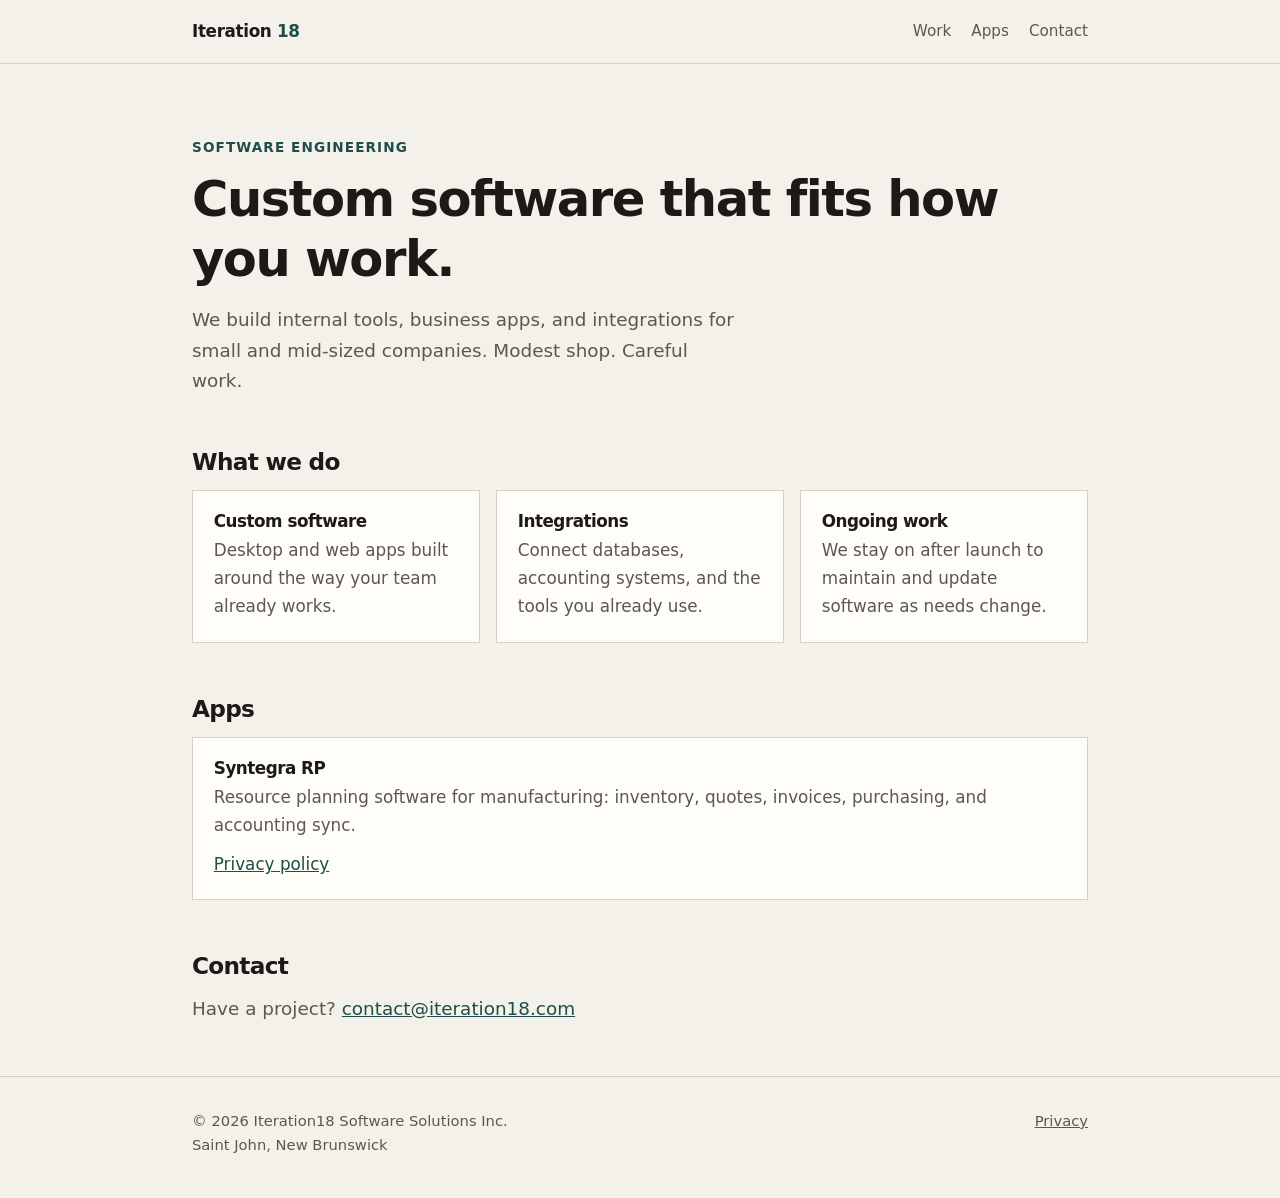
==== index.html @ 3283d2f8 "Replace the HTML5 UP template with a simple static site. Host the company homepage and a Play Store-" ====
<!DOCTYPE html>
<html lang="en">
  <head>
    <meta charset="utf-8" />
    <meta name="viewport" content="width=device-width, initial-scale=1" />
    <title>Iteration 18</title>
    <meta
      name="description"
      content="Iteration 18 builds custom software for businesses that need something specific."
    />
    <link rel="stylesheet" href="css/site.css" />
  </head>
  <body>
    <header class="site">
      <div class="wrap bar">
        <a class="wordmark" href="index.html">Iteration <span>18</span></a>
        <nav class="site" aria-label="Primary">
          <a href="#work">Work</a>
          <a href="#apps">Apps</a>
          <a href="#contact">Contact</a>
        </nav>
      </div>
    </header>

    <main>
      <section class="hero">
        <div class="wrap">
          <p class="kicker">Software engineering</p>
          <h1>Custom software that fits how you work.</h1>
          <p class="lede">
            We build internal tools, business apps, and integrations for small
            and mid-sized companies. Modest shop. Careful work.
          </p>
        </div>
      </section>

      <section id="work">
        <div class="wrap">
          <h2>What we do</h2>
          <div class="cards">
            <article class="card">
              <h3>Custom software</h3>
              <p>Desktop and web apps built around the way your team already works.</p>
            </article>
            <article class="card">
              <h3>Integrations</h3>
              <p>Connect databases, accounting systems, and the tools you already use.</p>
            </article>
            <article class="card">
              <h3>Ongoing work</h3>
              <p>We stay on after launch to maintain and update software as needs change.</p>
            </article>
          </div>
        </div>
      </section>

      <section id="apps">
        <div class="wrap">
          <h2>Apps</h2>
          <div class="note">
            <h3>Syntegra RP</h3>
            <p>
              Resource planning software for manufacturing: inventory, quotes,
              invoices, purchasing, and accounting sync.
            </p>
            <p>
              <a href="apps/syntegra-rp/privacy.html">Privacy policy</a>
            </p>
          </div>
        </div>
      </section>

      <section id="contact">
        <div class="wrap">
          <h2>Contact</h2>
          <p class="lede">
            Have a project?
            <a href="mailto:contact@iteration18.com">contact@iteration18.com</a>
          </p>
        </div>
      </section>
    </main>

    <footer class="site">
      <div class="wrap bar">
        <div>
          &copy; 2026 Iteration18 Software Solutions Inc.<br />
          Saint John, New Brunswick
        </div>
        <div>
          <a href="privacy.html">Privacy</a>
        </div>
      </div>
    </footer>
  </body>
</html>
---- css/site.css ----
:root {
  --bg: #f4f1ea;
  --bg-raised: #fffdf8;
  --ink: #1c1916;
  --muted: #5c574f;
  --line: #d8d2c6;
  --accent: #1f4d4a;
  --accent-hover: #163835;
  --max: 40rem;
  --wide: 56rem;
}

* {
  box-sizing: border-box;
}

html {
  scroll-behavior: smooth;
}

body {
  margin: 0;
  color: var(--ink);
  background: var(--bg);
  font-family: "Segoe UI", ui-sans-serif, system-ui, sans-serif;
  font-size: 1.05rem;
  line-height: 1.65;
}

a {
  color: var(--accent);
}

a:hover {
  color: var(--accent-hover);
}

.wrap {
  width: min(var(--wide), calc(100% - 2.5rem));
  margin: 0 auto;
}

.narrow {
  width: min(var(--max), calc(100% - 2.5rem));
  margin: 0 auto;
}

header.site {
  border-bottom: 1px solid var(--line);
}

header.site .bar {
  display: flex;
  align-items: center;
  justify-content: space-between;
  gap: 1rem;
  padding: 1.1rem 0;
}

.wordmark {
  color: inherit;
  text-decoration: none;
  font-weight: 650;
  letter-spacing: -0.02em;
}

.wordmark span {
  color: var(--accent);
}

nav.site {
  display: flex;
  gap: 1.25rem;
  font-size: 0.95rem;
}

nav.site a {
  color: var(--muted);
  text-decoration: none;
}

nav.site a:hover,
nav.site a[aria-current="page"] {
  color: var(--ink);
}

.hero {
  padding: 4.5rem 0 3.25rem;
}

.hero p.kicker {
  margin: 0 0 0.75rem;
  color: var(--accent);
  font-size: 0.85rem;
  font-weight: 650;
  letter-spacing: 0.08em;
  text-transform: uppercase;
}

h1,
h2,
h3 {
  letter-spacing: -0.03em;
  line-height: 1.2;
}

h1 {
  margin: 0 0 1rem;
  font-size: clamp(2rem, 5vw, 3.1rem);
  font-weight: 650;
}

h2 {
  margin: 0 0 0.85rem;
  font-size: 1.45rem;
}

h3 {
  margin: 0 0 0.4rem;
  font-size: 1.05rem;
}

.lede {
  max-width: 34rem;
  margin: 0;
  color: var(--muted);
  font-size: 1.15rem;
}

section {
  padding: 0 0 3.25rem;
}

.cards {
  display: grid;
  grid-template-columns: repeat(auto-fit, minmax(15rem, 1fr));
  gap: 1rem;
}

.card {
  padding: 1.25rem 1.3rem 1.35rem;
  background: var(--bg-raised);
  border: 1px solid var(--line);
}

.card p,
.note p {
  margin: 0;
  color: var(--muted);
}

.note {
  padding: 1.25rem 1.3rem;
  border: 1px solid var(--line);
  background: var(--bg-raised);
}

.note h2,
.note h3 {
  margin-bottom: 0.4rem;
}

.note p + p {
  margin-top: 0.75rem;
}

.legal {
  padding: 2.5rem 0 4rem;
}

.legal h1 {
  font-size: clamp(1.8rem, 4vw, 2.4rem);
}

.legal .meta {
  margin: 0 0 2rem;
  color: var(--muted);
  font-size: 0.95rem;
}

.legal h2 {
  margin-top: 2rem;
}

.legal p,
.legal li {
  color: #3b3833;
}

.legal ul {
  padding-left: 1.2rem;
}

footer.site {
  padding: 2rem 0 2.5rem;
  border-top: 1px solid var(--line);
  color: var(--muted);
  font-size: 0.92rem;
}

footer.site .bar {
  display: flex;
  flex-wrap: wrap;
  justify-content: space-between;
  gap: 0.75rem 1.5rem;
}

footer.site a {
  color: inherit;
}

@media (max-width: 640px) {
  header.site .bar {
    flex-direction: column;
    align-items: flex-start;
  }

  .hero {
    padding-top: 2.75rem;
  }
}
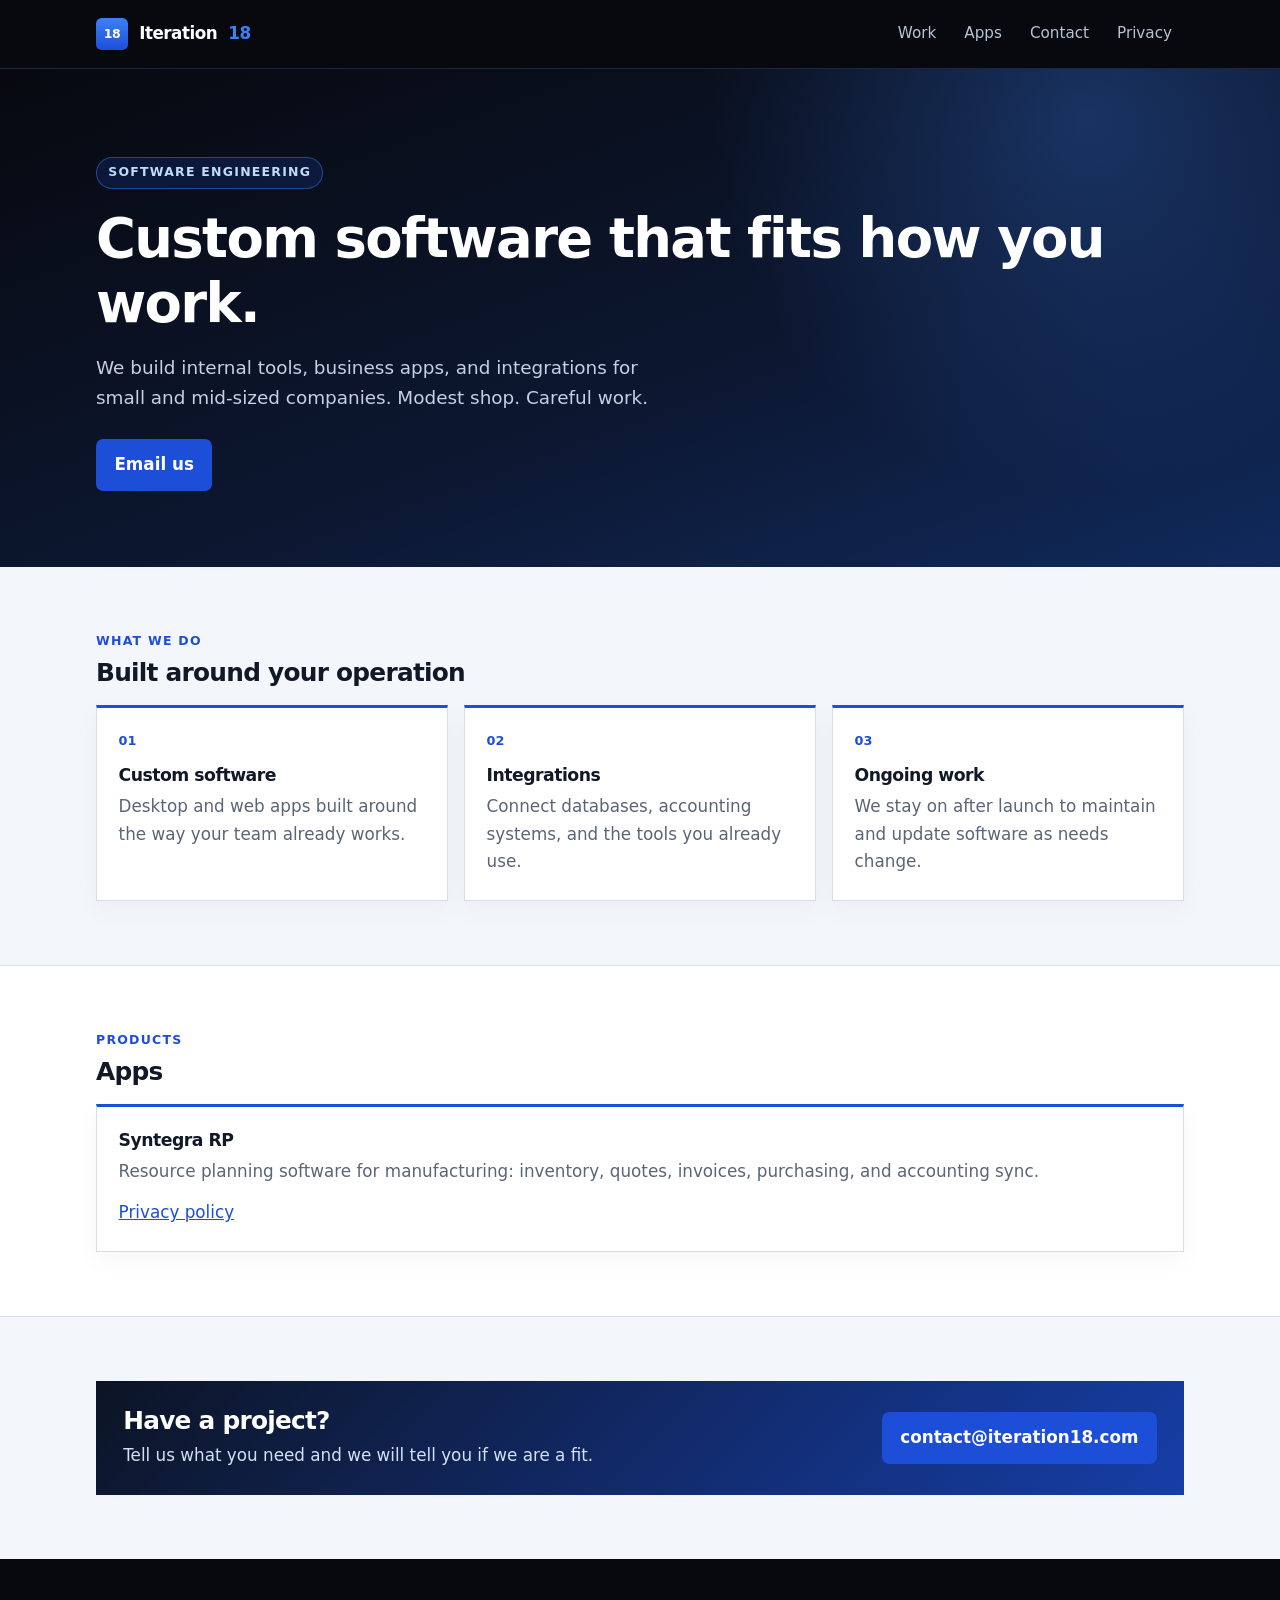
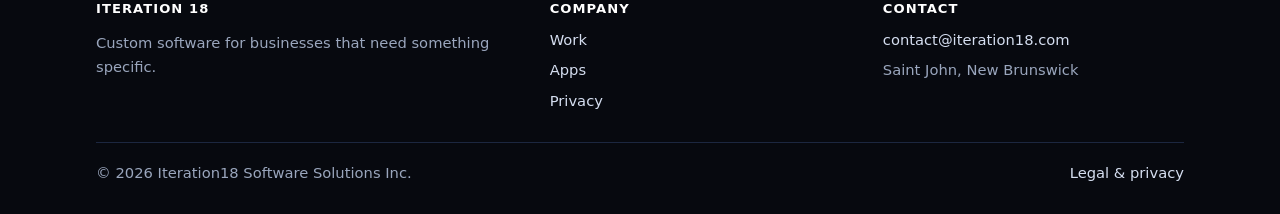
==== commit 14927131: "Restyle the site with a black and blue company layout. Give the homepage and legal pages a proper he" ====
--- a/index.html
+++ b/index.html
@@ -13,11 +13,15 @@
   <body>
     <header class="site">
       <div class="wrap bar">
-        <a class="wordmark" href="index.html">Iteration <span>18</span></a>
+        <a class="wordmark" href="index.html">
+          <span class="mark">18</span>
+          Iteration <span>18</span>
+        </a>
         <nav class="site" aria-label="Primary">
           <a href="#work">Work</a>
           <a href="#apps">Apps</a>
           <a href="#contact">Contact</a>
+          <a href="privacy.html">Privacy</a>
         </nav>
       </div>
     </header>
@@ -31,22 +35,27 @@
             We build internal tools, business apps, and integrations for small
             and mid-sized companies. Modest shop. Careful work.
           </p>
+          <a class="button" href="mailto:contact@iteration18.com">Email us</a>
         </div>
       </section>
 
-      <section id="work">
+      <section class="band" id="work">
         <div class="wrap">
-          <h2>What we do</h2>
+          <p class="section-label">What we do</p>
+          <h2>Built around your operation</h2>
           <div class="cards">
             <article class="card">
+              <span class="index">01</span>
               <h3>Custom software</h3>
               <p>Desktop and web apps built around the way your team already works.</p>
             </article>
             <article class="card">
+              <span class="index">02</span>
               <h3>Integrations</h3>
               <p>Connect databases, accounting systems, and the tools you already use.</p>
             </article>
             <article class="card">
+              <span class="index">03</span>
               <h3>Ongoing work</h3>
               <p>We stay on after launch to maintain and update software as needs change.</p>
             </article>
@@ -54,8 +63,9 @@
         </div>
       </section>
 
-      <section id="apps">
+      <section class="band alt" id="apps">
         <div class="wrap">
+          <p class="section-label">Products</p>
           <h2>Apps</h2>
           <div class="note">
             <h3>Syntegra RP</h3>
@@ -70,25 +80,45 @@
         </div>
       </section>
 
-      <section id="contact">
+      <section class="band" id="contact">
         <div class="wrap">
-          <h2>Contact</h2>
-          <p class="lede">
-            Have a project?
-            <a href="mailto:contact@iteration18.com">contact@iteration18.com</a>
-          </p>
+          <div class="contact-panel">
+            <div>
+              <h2>Have a project?</h2>
+              <p>Tell us what you need and we will tell you if we are a fit.</p>
+            </div>
+            <a class="button" href="mailto:contact@iteration18.com">contact@iteration18.com</a>
+          </div>
         </div>
       </section>
     </main>
 
     <footer class="site">
-      <div class="wrap bar">
-        <div>
-          &copy; 2026 Iteration18 Software Solutions Inc.<br />
-          Saint John, New Brunswick
+      <div class="wrap">
+        <div class="cols">
+          <div>
+            <h2>Iteration 18</h2>
+            <p>Custom software for businesses that need something specific.</p>
+          </div>
+          <div>
+            <h2>Company</h2>
+            <div class="links">
+              <a href="#work">Work</a>
+              <a href="#apps">Apps</a>
+              <a href="privacy.html">Privacy</a>
+            </div>
+          </div>
+          <div>
+            <h2>Contact</h2>
+            <div class="links">
+              <a href="mailto:contact@iteration18.com">contact@iteration18.com</a>
+              <span>Saint John, New Brunswick</span>
+            </div>
+          </div>
         </div>
-        <div>
-          <a href="privacy.html">Privacy</a>
+        <div class="legal-line">
+          <div>&copy; 2026 Iteration18 Software Solutions Inc.</div>
+          <a href="privacy.html">Legal &amp; privacy</a>
         </div>
       </div>
     </footer>
--- a/css/site.css
+++ b/css/site.css
@@ -1,13 +1,16 @@
 :root {
-  --bg: #f4f1ea;
-  --bg-raised: #fffdf8;
-  --ink: #1c1916;
-  --muted: #5c574f;
-  --line: #d8d2c6;
-  --accent: #1f4d4a;
-  --accent-hover: #163835;
-  --max: 40rem;
-  --wide: 56rem;
+  --black: #07090f;
+  --navy: #0c1424;
+  --ink: #111827;
+  --muted: #5b6578;
+  --line: #d7deea;
+  --bg: #f3f6fb;
+  --paper: #ffffff;
+  --blue: #1d4ed8;
+  --blue-bright: #3b82f6;
+  --blue-deep: #163ea8;
+  --max: 42rem;
+  --wide: 68rem;
 }
 
 * {
@@ -20,6 +23,9 @@
 
 body {
   margin: 0;
+  min-height: 100vh;
+  display: flex;
+  flex-direction: column;
   color: var(--ink);
   background: var(--bg);
   font-family: "Segoe UI", ui-sans-serif, system-ui, sans-serif;
@@ -27,12 +33,16 @@
   line-height: 1.65;
 }
 
+main {
+  flex: 1;
+}
+
 a {
-  color: var(--accent);
+  color: var(--blue);
 }
 
 a:hover {
-  color: var(--accent-hover);
+  color: var(--blue-deep);
 }
 
 .wrap {
@@ -46,54 +56,86 @@
 }
 
 header.site {
-  border-bottom: 1px solid var(--line);
+  position: sticky;
+  top: 0;
+  z-index: 20;
+  background: var(--black);
+  border-bottom: 1px solid #1c2740;
 }
 
 header.site .bar {
   display: flex;
   align-items: center;
   justify-content: space-between;
-  gap: 1rem;
-  padding: 1.1rem 0;
+  gap: 1.5rem;
+  min-height: 4.25rem;
 }
 
 .wordmark {
-  color: inherit;
+  display: inline-flex;
+  align-items: center;
+  gap: 0.7rem;
+  color: #fff;
   text-decoration: none;
-  font-weight: 650;
-  letter-spacing: -0.02em;
+  font-weight: 700;
+  letter-spacing: -0.03em;
+}
+
+.wordmark .mark {
+  display: grid;
+  place-items: center;
+  width: 2rem;
+  height: 2rem;
+  border-radius: 0.35rem;
+  background: linear-gradient(180deg, var(--blue-bright), var(--blue));
+  color: #fff;
+  font-size: 0.78rem;
+  font-weight: 800;
 }
 
 .wordmark span {
-  color: var(--accent);
+  color: var(--blue-bright);
 }
 
 nav.site {
   display: flex;
-  gap: 1.25rem;
+  align-items: center;
+  gap: 0.25rem;
   font-size: 0.95rem;
 }
 
 nav.site a {
-  color: var(--muted);
+  color: #b8c2d6;
   text-decoration: none;
+  padding: 0.45rem 0.75rem;
+  border-radius: 0.4rem;
 }
 
 nav.site a:hover,
 nav.site a[aria-current="page"] {
-  color: var(--ink);
+  color: #fff;
+  background: #162033;
 }
 
 .hero {
-  padding: 4.5rem 0 3.25rem;
+  padding: 5.5rem 0 4.75rem;
+  color: #fff;
+  background:
+    radial-gradient(circle at 85% 10%, rgba(59, 130, 246, 0.28), transparent 32%),
+    linear-gradient(160deg, #07090f 0%, #0c1730 58%, #102a5c 100%);
 }
 
 .hero p.kicker {
-  margin: 0 0 0.75rem;
-  color: var(--accent);
-  font-size: 0.85rem;
-  font-weight: 650;
-  letter-spacing: 0.08em;
+  display: inline-block;
+  margin: 0 0 1.1rem;
+  padding: 0.28rem 0.7rem;
+  border: 1px solid rgba(59, 130, 246, 0.45);
+  border-radius: 999px;
+  background: rgba(29, 78, 216, 0.18);
+  color: #bfdbfe;
+  font-size: 0.78rem;
+  font-weight: 700;
+  letter-spacing: 0.1em;
   text-transform: uppercase;
 }
 
@@ -106,41 +148,79 @@
 
 h1 {
   margin: 0 0 1rem;
-  font-size: clamp(2rem, 5vw, 3.1rem);
+  font-size: clamp(2.1rem, 5vw, 3.4rem);
+  font-weight: 700;
+}
+
+h2 {
+  margin: 0 0 1.1rem;
+  font-size: 1.55rem;
+}
+
+h3 {
+  margin: 0 0 0.45rem;
+  font-size: 1.08rem;
+}
+
+.lede {
+  max-width: 36rem;
+  margin: 0;
+  color: #c5d0e4;
+  font-size: 1.15rem;
+}
+
+.hero .lede {
+  margin-bottom: 1.6rem;
+}
+
+.button {
+  display: inline-flex;
+  align-items: center;
+  padding: 0.75rem 1.15rem;
+  border-radius: 0.45rem;
+  background: var(--blue);
+  color: #fff;
   font-weight: 650;
-}
-
-h2 {
-  margin: 0 0 0.85rem;
-  font-size: 1.45rem;
-}
-
-h3 {
+  text-decoration: none;
+}
+
+.button:hover {
+  background: var(--blue-deep);
+  color: #fff;
+}
+
+.band {
+  padding: 4rem 0;
+}
+
+.band.alt {
+  background: var(--paper);
+  border-top: 1px solid var(--line);
+  border-bottom: 1px solid var(--line);
+}
+
+.section-label {
   margin: 0 0 0.4rem;
-  font-size: 1.05rem;
-}
-
-.lede {
-  max-width: 34rem;
-  margin: 0;
-  color: var(--muted);
-  font-size: 1.15rem;
-}
-
-section {
-  padding: 0 0 3.25rem;
+  color: var(--blue);
+  font-size: 0.78rem;
+  font-weight: 700;
+  letter-spacing: 0.1em;
+  text-transform: uppercase;
 }
 
 .cards {
   display: grid;
-  grid-template-columns: repeat(auto-fit, minmax(15rem, 1fr));
+  grid-template-columns: repeat(3, minmax(0, 1fr));
   gap: 1rem;
 }
 
-.card {
-  padding: 1.25rem 1.3rem 1.35rem;
-  background: var(--bg-raised);
+.card,
+.note {
+  padding: 1.4rem 1.35rem 1.5rem;
+  background: var(--paper);
   border: 1px solid var(--line);
+  border-top: 3px solid var(--blue);
+  box-shadow: 0 8px 24px rgba(15, 23, 42, 0.04);
 }
 
 .card p,
@@ -149,27 +229,44 @@
   color: var(--muted);
 }
 
-.note {
-  padding: 1.25rem 1.3rem;
-  border: 1px solid var(--line);
-  background: var(--bg-raised);
-}
-
-.note h2,
-.note h3 {
-  margin-bottom: 0.4rem;
-}
-
 .note p + p {
-  margin-top: 0.75rem;
+  margin-top: 0.85rem;
+}
+
+.card .index {
+  display: block;
+  margin-bottom: 0.85rem;
+  color: var(--blue);
+  font-size: 0.8rem;
+  font-weight: 800;
+}
+
+.contact-panel {
+  display: flex;
+  flex-wrap: wrap;
+  align-items: center;
+  justify-content: space-between;
+  gap: 1.25rem;
+  padding: 1.6rem 1.7rem;
+  color: #fff;
+  background: linear-gradient(135deg, var(--navy), #163ea8);
+}
+
+.contact-panel h2 {
+  margin: 0 0 0.35rem;
+}
+
+.contact-panel p {
+  margin: 0;
+  color: #d5e0f5;
 }
 
 .legal {
-  padding: 2.5rem 0 4rem;
+  padding: 3rem 0 4.5rem;
 }
 
 .legal h1 {
-  font-size: clamp(1.8rem, 4vw, 2.4rem);
+  font-size: clamp(1.9rem, 4vw, 2.5rem);
 }
 
 .legal .meta {
@@ -184,7 +281,7 @@
 
 .legal p,
 .legal li {
-  color: #3b3833;
+  color: #374151;
 }
 
 .legal ul {
@@ -192,30 +289,70 @@
 }
 
 footer.site {
-  padding: 2rem 0 2.5rem;
-  border-top: 1px solid var(--line);
-  color: var(--muted);
+  padding: 2.6rem 0 1.8rem;
+  background: var(--black);
+  color: #9aa6bd;
   font-size: 0.92rem;
 }
 
-footer.site .bar {
+footer.site a {
+  color: #d5def0;
+  text-decoration: none;
+}
+
+footer.site a:hover {
+  color: #fff;
+}
+
+footer.site .cols {
+  display: grid;
+  grid-template-columns: 1.4fr 1fr 1fr;
+  gap: 2rem;
+  padding-bottom: 1.8rem;
+  border-bottom: 1px solid #1c2740;
+}
+
+footer.site h2 {
+  margin: 0 0 0.7rem;
+  color: #fff;
+  font-size: 0.82rem;
+  letter-spacing: 0.08em;
+  text-transform: uppercase;
+}
+
+footer.site .links {
+  display: grid;
+  gap: 0.4rem;
+}
+
+footer.site .legal-line {
   display: flex;
   flex-wrap: wrap;
   justify-content: space-between;
-  gap: 0.75rem 1.5rem;
-}
-
-footer.site a {
-  color: inherit;
+  gap: 0.75rem;
+  padding-top: 1.1rem;
+}
+
+@media (max-width: 800px) {
+  .cards,
+  footer.site .cols {
+    grid-template-columns: 1fr;
+  }
 }
 
 @media (max-width: 640px) {
   header.site .bar {
     flex-direction: column;
     align-items: flex-start;
+    padding: 0.85rem 0 0.95rem;
   }
 
+  nav.site {
+    flex-wrap: wrap;
+    margin-left: -0.4rem;
+  }
+
   .hero {
-    padding-top: 2.75rem;
+    padding: 3.2rem 0 3.4rem;
   }
 }
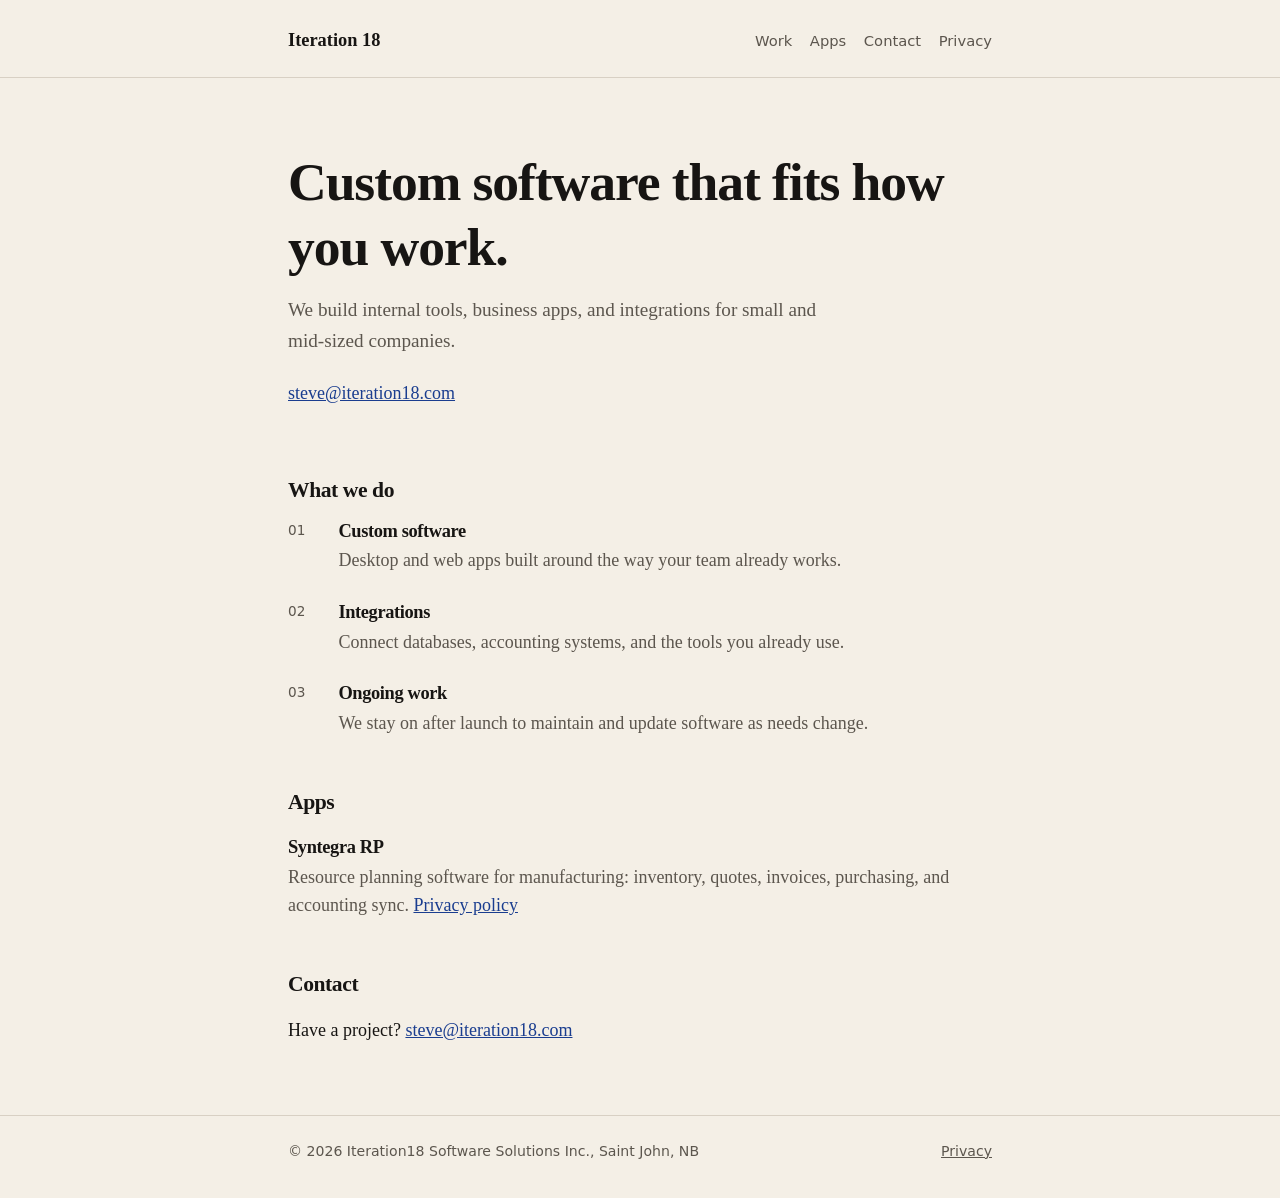
==== commit 619f71f6: "Rebuild the site as a text-only 37signals-style page. Drop the logo mark and boxed chrome, and use s" ====
--- a/index.html
+++ b/index.html
@@ -13,10 +13,7 @@
   <body>
     <header class="site">
       <div class="wrap bar">
-        <a class="wordmark" href="index.html">
-          <span class="mark">18</span>
-          Iteration <span>18</span>
-        </a>
+        <a class="wordmark" href="index.html">Iteration 18</a>
         <nav class="site" aria-label="Primary">
           <a href="#work">Work</a>
           <a href="#apps">Apps</a>
@@ -29,97 +26,75 @@
     <main>
       <section class="hero">
         <div class="wrap">
-          <p class="kicker">Software engineering</p>
           <h1>Custom software that fits how you work.</h1>
           <p class="lede">
             We build internal tools, business apps, and integrations for small
-            and mid-sized companies. Modest shop. Careful work.
+            and mid-sized companies.
           </p>
-          <a class="button" href="mailto:contact@iteration18.com">Email us</a>
+          <p>
+            <a href="mailto:steve@iteration18.com">steve@iteration18.com</a>
+          </p>
         </div>
       </section>
 
-      <section class="band" id="work">
+      <section id="work">
         <div class="wrap">
-          <p class="section-label">What we do</p>
-          <h2>Built around your operation</h2>
-          <div class="cards">
-            <article class="card">
-              <span class="index">01</span>
-              <h3>Custom software</h3>
-              <p>Desktop and web apps built around the way your team already works.</p>
-            </article>
-            <article class="card">
-              <span class="index">02</span>
-              <h3>Integrations</h3>
-              <p>Connect databases, accounting systems, and the tools you already use.</p>
-            </article>
-            <article class="card">
-              <span class="index">03</span>
-              <h3>Ongoing work</h3>
-              <p>We stay on after launch to maintain and update software as needs change.</p>
-            </article>
-          </div>
+          <h2>What we do</h2>
+          <ol class="list">
+            <li class="item">
+              <span class="num">01</span>
+              <div>
+                <h3>Custom software</h3>
+                <p>Desktop and web apps built around the way your team already works.</p>
+              </div>
+            </li>
+            <li class="item">
+              <span class="num">02</span>
+              <div>
+                <h3>Integrations</h3>
+                <p>Connect databases, accounting systems, and the tools you already use.</p>
+              </div>
+            </li>
+            <li class="item">
+              <span class="num">03</span>
+              <div>
+                <h3>Ongoing work</h3>
+                <p>We stay on after launch to maintain and update software as needs change.</p>
+              </div>
+            </li>
+          </ol>
         </div>
       </section>
 
-      <section class="band alt" id="apps">
+      <section id="apps">
         <div class="wrap">
-          <p class="section-label">Products</p>
           <h2>Apps</h2>
           <div class="note">
             <h3>Syntegra RP</h3>
             <p>
               Resource planning software for manufacturing: inventory, quotes,
               invoices, purchasing, and accounting sync.
-            </p>
-            <p>
               <a href="apps/syntegra-rp/privacy.html">Privacy policy</a>
             </p>
           </div>
         </div>
       </section>
 
-      <section class="band" id="contact">
+      <section id="contact">
         <div class="wrap">
-          <div class="contact-panel">
-            <div>
-              <h2>Have a project?</h2>
-              <p>Tell us what you need and we will tell you if we are a fit.</p>
-            </div>
-            <a class="button" href="mailto:contact@iteration18.com">contact@iteration18.com</a>
-          </div>
+          <h2>Contact</h2>
+          <p>
+            Have a project?
+            <a href="mailto:steve@iteration18.com">steve@iteration18.com</a>
+          </p>
         </div>
       </section>
     </main>
 
     <footer class="site">
-      <div class="wrap">
-        <div class="cols">
-          <div>
-            <h2>Iteration 18</h2>
-            <p>Custom software for businesses that need something specific.</p>
-          </div>
-          <div>
-            <h2>Company</h2>
-            <div class="links">
-              <a href="#work">Work</a>
-              <a href="#apps">Apps</a>
-              <a href="privacy.html">Privacy</a>
-            </div>
-          </div>
-          <div>
-            <h2>Contact</h2>
-            <div class="links">
-              <a href="mailto:contact@iteration18.com">contact@iteration18.com</a>
-              <span>Saint John, New Brunswick</span>
-            </div>
-          </div>
-        </div>
-        <div class="legal-line">
-          <div>&copy; 2026 Iteration18 Software Solutions Inc.</div>
-          <a href="privacy.html">Legal &amp; privacy</a>
-        </div>
+      <div class="wrap bar">
+        <div>&copy; 2026 Iteration18 Software Solutions Inc., Saint John, NB</div>
+        <a href="privacy.html">Privacy</a>
       </div>
     </footer>
   </body>
--- a/css/site.css
+++ b/css/site.css
@@ -1,16 +1,10 @@
 :root {
-  --black: #07090f;
-  --navy: #0c1424;
-  --ink: #111827;
-  --muted: #5b6578;
-  --line: #d7deea;
-  --bg: #f3f6fb;
-  --paper: #ffffff;
-  --blue: #1d4ed8;
-  --blue-bright: #3b82f6;
-  --blue-deep: #163ea8;
-  --max: 42rem;
-  --wide: 68rem;
+  --paper: #f4efe6;
+  --ink: #171513;
+  --muted: #5c564e;
+  --rule: #d8d0c4;
+  --link: #1a3d8f;
+  --wide: 44rem;
 }
 
 * {
@@ -24,255 +18,145 @@
 body {
   margin: 0;
   min-height: 100vh;
-  display: flex;
-  flex-direction: column;
   color: var(--ink);
-  background: var(--bg);
-  font-family: "Segoe UI", ui-sans-serif, system-ui, sans-serif;
-  font-size: 1.05rem;
-  line-height: 1.65;
-}
-
-main {
-  flex: 1;
+  background: var(--paper);
+  font-family: Georgia, "Iowan Old Style", "Palatino Linotype", serif;
+  font-size: 1.125rem;
+  line-height: 1.6;
 }
 
 a {
-  color: var(--blue);
+  color: var(--link);
 }
 
 a:hover {
-  color: var(--blue-deep);
+  color: var(--ink);
 }
 
 .wrap {
-  width: min(var(--wide), calc(100% - 2.5rem));
-  margin: 0 auto;
-}
-
-.narrow {
-  width: min(var(--max), calc(100% - 2.5rem));
+  width: min(var(--wide), calc(100% - 2.75rem));
   margin: 0 auto;
 }
 
 header.site {
-  position: sticky;
-  top: 0;
-  z-index: 20;
-  background: var(--black);
-  border-bottom: 1px solid #1c2740;
+  padding: 1.6rem 0 1.4rem;
+  border-bottom: 1px solid var(--rule);
 }
 
-header.site .bar {
+header.site .bar,
+footer.site .bar {
   display: flex;
-  align-items: center;
+  align-items: baseline;
   justify-content: space-between;
-  gap: 1.5rem;
-  min-height: 4.25rem;
+  gap: 1.25rem;
 }
 
 .wordmark {
-  display: inline-flex;
-  align-items: center;
-  gap: 0.7rem;
-  color: #fff;
+  color: inherit;
   text-decoration: none;
+  font-size: 1.15rem;
   font-weight: 700;
-  letter-spacing: -0.03em;
-}
-
-.wordmark .mark {
-  display: grid;
-  place-items: center;
-  width: 2rem;
-  height: 2rem;
-  border-radius: 0.35rem;
-  background: linear-gradient(180deg, var(--blue-bright), var(--blue));
-  color: #fff;
-  font-size: 0.78rem;
-  font-weight: 800;
-}
-
-.wordmark span {
-  color: var(--blue-bright);
 }
 
 nav.site {
   display: flex;
-  align-items: center;
-  gap: 0.25rem;
-  font-size: 0.95rem;
+  flex-wrap: wrap;
+  gap: 1.1rem;
+  font-family: "Segoe UI", ui-sans-serif, system-ui, sans-serif;
+  font-size: 0.92rem;
 }
 
 nav.site a {
-  color: #b8c2d6;
+  color: var(--muted);
   text-decoration: none;
-  padding: 0.45rem 0.75rem;
-  border-radius: 0.4rem;
 }
 
 nav.site a:hover,
 nav.site a[aria-current="page"] {
-  color: #fff;
-  background: #162033;
+  color: var(--ink);
 }
 
 .hero {
-  padding: 5.5rem 0 4.75rem;
-  color: #fff;
-  background:
-    radial-gradient(circle at 85% 10%, rgba(59, 130, 246, 0.28), transparent 32%),
-    linear-gradient(160deg, #07090f 0%, #0c1730 58%, #102a5c 100%);
-}
-
-.hero p.kicker {
-  display: inline-block;
-  margin: 0 0 1.1rem;
-  padding: 0.28rem 0.7rem;
-  border: 1px solid rgba(59, 130, 246, 0.45);
-  border-radius: 999px;
-  background: rgba(29, 78, 216, 0.18);
-  color: #bfdbfe;
-  font-size: 0.78rem;
-  font-weight: 700;
-  letter-spacing: 0.1em;
-  text-transform: uppercase;
+  padding: 4.5rem 0 3.25rem;
 }
 
 h1,
 h2,
 h3 {
-  letter-spacing: -0.03em;
+  font-weight: 700;
+  letter-spacing: -0.02em;
   line-height: 1.2;
 }
 
 h1 {
   margin: 0 0 1rem;
-  font-size: clamp(2.1rem, 5vw, 3.4rem);
-  font-weight: 700;
+  font-size: clamp(2.2rem, 6vw, 3.35rem);
 }
 
 h2 {
-  margin: 0 0 1.1rem;
-  font-size: 1.55rem;
+  margin: 0 0 1rem;
+  font-size: 1.35rem;
 }
 
 h3 {
-  margin: 0 0 0.45rem;
-  font-size: 1.08rem;
+  margin: 0 0 0.3rem;
+  font-size: 1.15rem;
+}
+
+.lede,
+.meta,
+.item p,
+.note p,
+footer.site {
+  color: var(--muted);
 }
 
 .lede {
-  max-width: 36rem;
-  margin: 0;
-  color: #c5d0e4;
-  font-size: 1.15rem;
+  max-width: 34rem;
+  margin: 0 0 1.4rem;
+  font-size: 1.2rem;
 }
 
-.hero .lede {
-  margin-bottom: 1.6rem;
+section {
+  padding: 0 0 3.25rem;
 }
 
-.button {
-  display: inline-flex;
-  align-items: center;
-  padding: 0.75rem 1.15rem;
-  border-radius: 0.45rem;
-  background: var(--blue);
-  color: #fff;
-  font-weight: 650;
-  text-decoration: none;
+.list {
+  display: grid;
+  gap: 1.6rem;
+  padding: 0;
+  margin: 0;
+  list-style: none;
 }
 
-.button:hover {
-  background: var(--blue-deep);
-  color: #fff;
+.item {
+  display: grid;
+  grid-template-columns: 2.4rem 1fr;
+  gap: 0.75rem;
 }
 
-.band {
-  padding: 4rem 0;
-}
-
-.band.alt {
-  background: var(--paper);
-  border-top: 1px solid var(--line);
-  border-bottom: 1px solid var(--line);
-}
-
-.section-label {
-  margin: 0 0 0.4rem;
-  color: var(--blue);
-  font-size: 0.78rem;
-  font-weight: 700;
-  letter-spacing: 0.1em;
-  text-transform: uppercase;
-}
-
-.cards {
-  display: grid;
-  grid-template-columns: repeat(3, minmax(0, 1fr));
-  gap: 1rem;
-}
-
-.card,
-.note {
-  padding: 1.4rem 1.35rem 1.5rem;
-  background: var(--paper);
-  border: 1px solid var(--line);
-  border-top: 3px solid var(--blue);
-  box-shadow: 0 8px 24px rgba(15, 23, 42, 0.04);
-}
-
-.card p,
-.note p {
-  margin: 0;
+.item .num {
+  font-family: "Segoe UI", ui-sans-serif, system-ui, sans-serif;
+  font-size: 0.85rem;
   color: var(--muted);
 }
 
-.note p + p {
-  margin-top: 0.85rem;
+.item p,
+.note p {
+  margin: 0.2rem 0 0;
 }
 
-.card .index {
-  display: block;
-  margin-bottom: 0.85rem;
-  color: var(--blue);
-  font-size: 0.8rem;
-  font-weight: 800;
-}
-
-.contact-panel {
-  display: flex;
-  flex-wrap: wrap;
-  align-items: center;
-  justify-content: space-between;
-  gap: 1.25rem;
-  padding: 1.6rem 1.7rem;
-  color: #fff;
-  background: linear-gradient(135deg, var(--navy), #163ea8);
-}
-
-.contact-panel h2 {
-  margin: 0 0 0.35rem;
-}
-
-.contact-panel p {
-  margin: 0;
-  color: #d5e0f5;
+.note {
+  padding-top: 0.25rem;
 }
 
 .legal {
   padding: 3rem 0 4.5rem;
 }
 
-.legal h1 {
-  font-size: clamp(1.9rem, 4vw, 2.5rem);
-}
-
 .legal .meta {
-  margin: 0 0 2rem;
-  color: var(--muted);
-  font-size: 0.95rem;
+  margin: 0 0 1.75rem;
+  font-size: 1rem;
 }
 
 .legal h2 {
@@ -281,7 +165,7 @@
 
 .legal p,
 .legal li {
-  color: #374151;
+  color: #3d3832;
 }
 
 .legal ul {
@@ -289,70 +173,23 @@
 }
 
 footer.site {
-  padding: 2.6rem 0 1.8rem;
-  background: var(--black);
-  color: #9aa6bd;
-  font-size: 0.92rem;
+  padding: 1.5rem 0 2.25rem;
+  border-top: 1px solid var(--rule);
+  font-family: "Segoe UI", ui-sans-serif, system-ui, sans-serif;
+  font-size: 0.88rem;
 }
 
 footer.site a {
-  color: #d5def0;
-  text-decoration: none;
-}
-
-footer.site a:hover {
-  color: #fff;
-}
-
-footer.site .cols {
-  display: grid;
-  grid-template-columns: 1.4fr 1fr 1fr;
-  gap: 2rem;
-  padding-bottom: 1.8rem;
-  border-bottom: 1px solid #1c2740;
-}
-
-footer.site h2 {
-  margin: 0 0 0.7rem;
-  color: #fff;
-  font-size: 0.82rem;
-  letter-spacing: 0.08em;
-  text-transform: uppercase;
-}
-
-footer.site .links {
-  display: grid;
-  gap: 0.4rem;
-}
-
-footer.site .legal-line {
-  display: flex;
-  flex-wrap: wrap;
-  justify-content: space-between;
-  gap: 0.75rem;
-  padding-top: 1.1rem;
-}
-
-@media (max-width: 800px) {
-  .cards,
-  footer.site .cols {
-    grid-template-columns: 1fr;
-  }
+  color: inherit;
 }
 
 @media (max-width: 640px) {
-  header.site .bar {
+  header.site .bar,
+  footer.site .bar {
     flex-direction: column;
-    align-items: flex-start;
-    padding: 0.85rem 0 0.95rem;
-  }
-
-  nav.site {
-    flex-wrap: wrap;
-    margin-left: -0.4rem;
   }
 
   .hero {
-    padding: 3.2rem 0 3.4rem;
+    padding-top: 2.75rem;
   }
 }
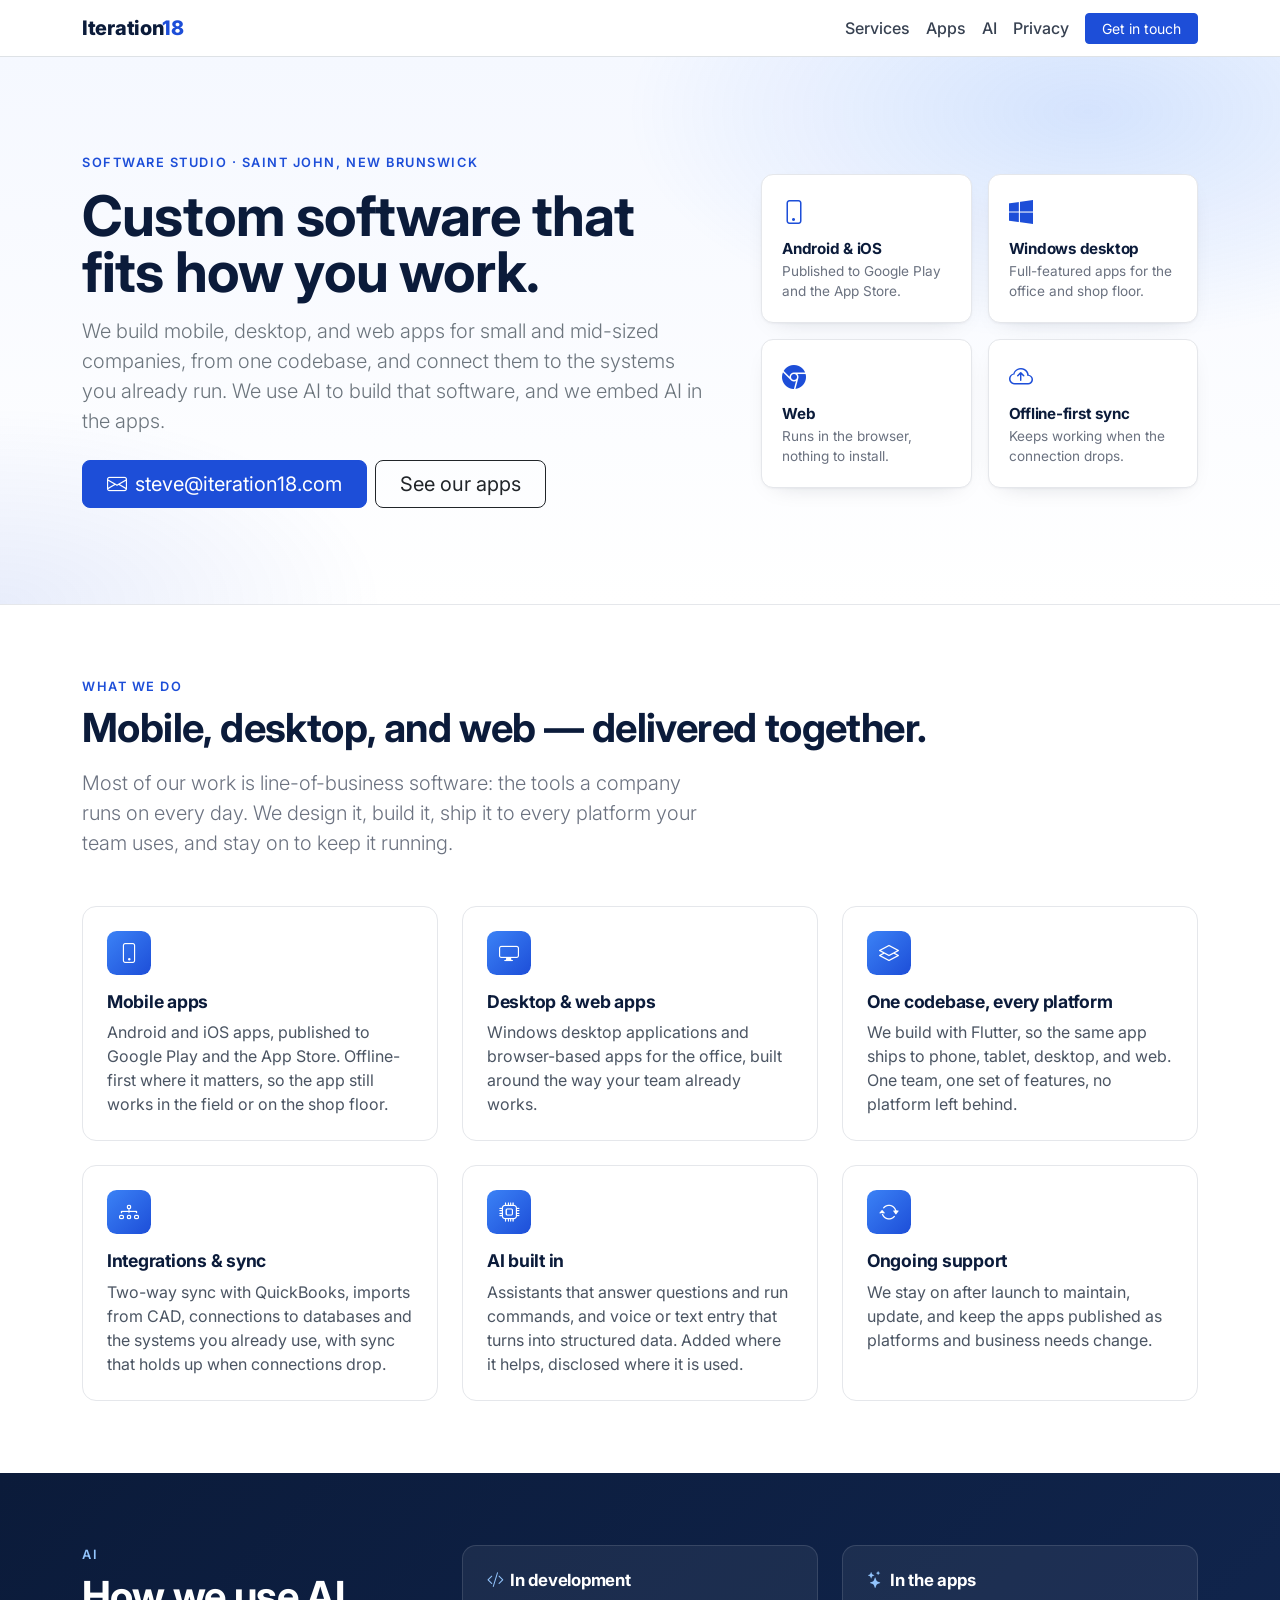
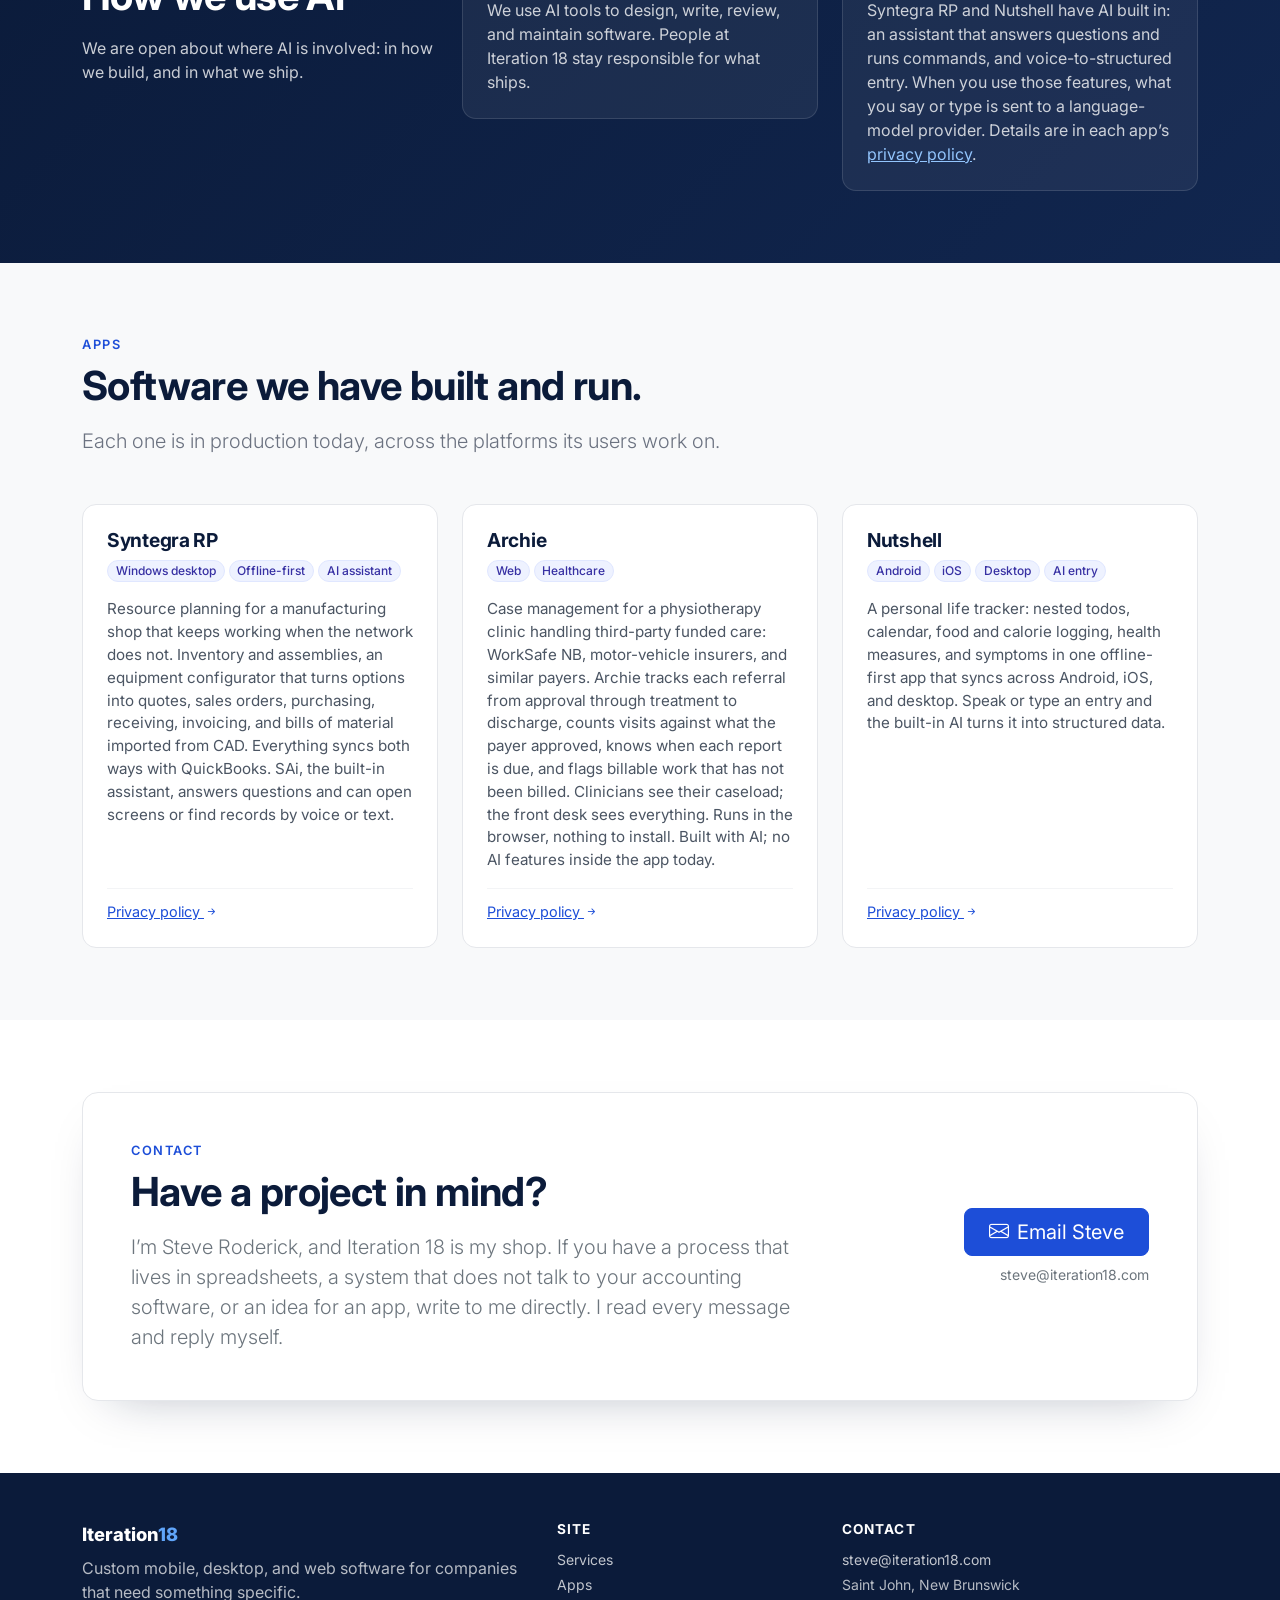
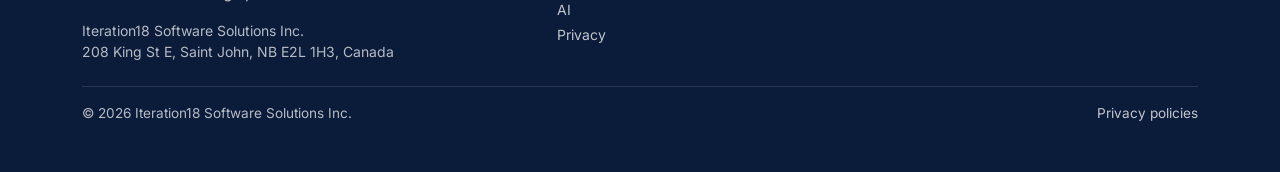
==== commit d266ec69: "Rebuild site on Bootstrap 5: platform focus, Archie and Nutshell, AI disclosure, accurate app overvi" ====
--- a/index.html
+++ b/index.html
@@ -3,99 +3,397 @@
   <head>
     <meta charset="utf-8" />
     <meta name="viewport" content="width=device-width, initial-scale=1" />
-    <title>Iteration 18</title>
+    <title>Iteration 18 — Custom mobile, desktop, and web software</title>
     <meta
       name="description"
-      content="Iteration 18 builds custom software for businesses that need something specific."
+      content="Iteration 18 builds custom mobile, desktop, and web apps for small and mid-sized companies, from one codebase, and connects them to the systems you already run."
+    />
+    <link rel="preconnect" href="https://fonts.googleapis.com" />
+    <link rel="preconnect" href="https://fonts.gstatic.com" crossorigin />
+    <link
+      href="https://fonts.googleapis.com/css2?family=Inter:wght@400;500;600;700;800&display=swap"
+      rel="stylesheet"
+    />
+    <link
+      href="https://cdn.jsdelivr.net/npm/bootstrap@5.3.3/dist/css/bootstrap.min.css"
+      rel="stylesheet"
+      integrity="sha384-QWTKZyjpPEjISv5WaRU9OFeRpok6YctnYmDr5pNlyT2bRjXh0JMhjY6hW+ALEwIH"
+      crossorigin="anonymous"
+    />
+    <link
+      rel="stylesheet"
+      href="https://cdn.jsdelivr.net/npm/bootstrap-icons@1.11.3/font/bootstrap-icons.min.css"
     />
     <link rel="stylesheet" href="css/site.css" />
   </head>
   <body>
-    <header class="site">
-      <div class="wrap bar">
-        <a class="wordmark" href="index.html">Iteration 18</a>
-        <nav class="site" aria-label="Primary">
-          <a href="#work">Work</a>
-          <a href="#apps">Apps</a>
-          <a href="#contact">Contact</a>
-          <a href="privacy.html">Privacy</a>
-        </nav>
+    <nav class="navbar navbar-expand-md sticky-top border-bottom">
+      <div class="container">
+        <a class="navbar-brand" href="index.html">Iteration<span>18</span></a>
+        <button
+          class="navbar-toggler"
+          type="button"
+          data-bs-toggle="collapse"
+          data-bs-target="#primaryNav"
+          aria-controls="primaryNav"
+          aria-expanded="false"
+          aria-label="Toggle navigation"
+        >
+          <span class="navbar-toggler-icon"></span>
+        </button>
+        <div class="collapse navbar-collapse" id="primaryNav">
+          <ul class="navbar-nav ms-auto align-items-md-center">
+            <li class="nav-item"><a class="nav-link" href="#services">Services</a></li>
+            <li class="nav-item"><a class="nav-link" href="#apps">Apps</a></li>
+            <li class="nav-item"><a class="nav-link" href="#ai">AI</a></li>
+            <li class="nav-item"><a class="nav-link" href="privacy.html">Privacy</a></li>
+            <li class="nav-item ms-md-2 mt-2 mt-md-0">
+              <a class="btn btn-primary btn-sm px-3" href="#contact">Get in touch</a>
+            </li>
+          </ul>
+        </div>
       </div>
-    </header>
+    </nav>
 
     <main>
-      <section class="hero">
-        <div class="wrap">
-          <h1>Custom software that fits how you work.</h1>
-          <p class="lede">
-            We build internal tools, business apps, and integrations for small
-            and mid-sized companies.
-          </p>
-          <p>
-            <a href="mailto:steve@iteration18.com">steve@iteration18.com</a>
-          </p>
-        </div>
-      </section>
-
-      <section id="work">
-        <div class="wrap">
-          <h2>What we do</h2>
-          <ol class="list">
-            <li class="item">
-              <span class="num">01</span>
-              <div>
-                <h3>Custom software</h3>
-                <p>Desktop and web apps built around the way your team already works.</p>
-              </div>
-            </li>
-            <li class="item">
-              <span class="num">02</span>
-              <div>
-                <h3>Integrations</h3>
-                <p>Connect databases, accounting systems, and the tools you already use.</p>
-              </div>
-            </li>
-            <li class="item">
-              <span class="num">03</span>
-              <div>
-                <h3>Ongoing work</h3>
-                <p>We stay on after launch to maintain and update software as needs change.</p>
-              </div>
-            </li>
-          </ol>
-        </div>
-      </section>
-
-      <section id="apps">
-        <div class="wrap">
-          <h2>Apps</h2>
-          <div class="note">
-            <h3>Syntegra RP</h3>
-            <p>
-              Resource planning software for manufacturing: inventory, quotes,
-              invoices, purchasing, and accounting sync.
-              <a href="apps/syntegra-rp/privacy.html">Privacy policy</a>
+      <section class="hero py-5">
+        <div class="container py-lg-5">
+          <div class="row align-items-center g-5">
+            <div class="col-lg-7">
+              <p class="eyebrow mb-3">Software studio · Saint John, New Brunswick</p>
+              <h1 class="display-4 fw-bold lh-1 mb-3">
+                Custom software that fits how you work.
+              </h1>
+              <p class="lead text-secondary mb-4">
+                We build mobile, desktop, and web apps for small and mid-sized
+                companies, from one codebase, and connect them to the systems
+                you already run. We use AI to build that software, and we
+                embed AI in the apps.
+              </p>
+              <div class="d-flex flex-wrap gap-2">
+                <a class="btn btn-primary btn-lg px-4" href="mailto:steve@iteration18.com">
+                  <i class="bi bi-envelope me-2"></i>steve@iteration18.com
+                </a>
+                <a class="btn btn-outline-dark btn-lg px-4" href="#apps">See our apps</a>
+              </div>
+            </div>
+            <div class="col-lg-5">
+              <div class="row g-3">
+                <div class="col-6">
+                  <div class="platform-tile">
+                    <i class="bi bi-phone"></i>
+                    <h3>Android &amp; iOS</h3>
+                    <p>Published to Google Play and the App Store.</p>
+                  </div>
+                </div>
+                <div class="col-6">
+                  <div class="platform-tile">
+                    <i class="bi bi-windows"></i>
+                    <h3>Windows desktop</h3>
+                    <p>Full-featured apps for the office and shop floor.</p>
+                  </div>
+                </div>
+                <div class="col-6">
+                  <div class="platform-tile">
+                    <i class="bi bi-browser-chrome"></i>
+                    <h3>Web</h3>
+                    <p>Runs in the browser, nothing to install.</p>
+                  </div>
+                </div>
+                <div class="col-6">
+                  <div class="platform-tile">
+                    <i class="bi bi-cloud-arrow-up"></i>
+                    <h3>Offline-first sync</h3>
+                    <p>Keeps working when the connection drops.</p>
+                  </div>
+                </div>
+              </div>
+            </div>
+          </div>
+        </div>
+      </section>
+
+      <section id="services" class="py-5">
+        <div class="container py-lg-4">
+          <div class="mb-5">
+            <p class="eyebrow mb-2">What we do</p>
+            <h2 class="section-title display-6 mb-3">Mobile, desktop, and web — delivered together.</h2>
+            <p class="section-sub lead mb-0">
+              Most of our work is line-of-business software: the tools a
+              company runs on every day. We design it, build it, ship it to
+              every platform your team uses, and stay on to keep it running.
             </p>
           </div>
-        </div>
-      </section>
-
-      <section id="contact">
-        <div class="wrap">
-          <h2>Contact</h2>
-          <p>
-            Have a project?
-            <a href="mailto:steve@iteration18.com">steve@iteration18.com</a>
-          </p>
+          <div class="row row-cols-1 row-cols-md-2 row-cols-lg-3 g-4">
+            <div class="col">
+              <div class="feature">
+                <div class="icon"><i class="bi bi-phone"></i></div>
+                <h3>Mobile apps</h3>
+                <p>
+                  Android and iOS apps, published to Google Play and the App
+                  Store. Offline-first where it matters, so the app still works
+                  in the field or on the shop floor.
+                </p>
+              </div>
+            </div>
+            <div class="col">
+              <div class="feature">
+                <div class="icon"><i class="bi bi-display"></i></div>
+                <h3>Desktop &amp; web apps</h3>
+                <p>
+                  Windows desktop applications and browser-based apps for the
+                  office, built around the way your team already works.
+                </p>
+              </div>
+            </div>
+            <div class="col">
+              <div class="feature">
+                <div class="icon"><i class="bi bi-layers"></i></div>
+                <h3>One codebase, every platform</h3>
+                <p>
+                  We build with Flutter, so the same app ships to phone, tablet,
+                  desktop, and web. One team, one set of features, no platform
+                  left behind.
+                </p>
+              </div>
+            </div>
+            <div class="col">
+              <div class="feature">
+                <div class="icon"><i class="bi bi-diagram-3"></i></div>
+                <h3>Integrations &amp; sync</h3>
+                <p>
+                  Two-way sync with QuickBooks, imports from CAD, connections
+                  to databases and the systems you already use, with sync that
+                  holds up when connections drop.
+                </p>
+              </div>
+            </div>
+            <div class="col">
+              <div class="feature">
+                <div class="icon"><i class="bi bi-cpu"></i></div>
+                <h3>AI built in</h3>
+                <p>
+                  Assistants that answer questions and run commands, and voice
+                  or text entry that turns into structured data. Added where it
+                  helps, disclosed where it is used.
+                </p>
+              </div>
+            </div>
+            <div class="col">
+              <div class="feature">
+                <div class="icon"><i class="bi bi-arrow-repeat"></i></div>
+                <h3>Ongoing support</h3>
+                <p>
+                  We stay on after launch to maintain, update, and keep the
+                  apps published as platforms and business needs change.
+                </p>
+              </div>
+            </div>
+          </div>
+        </div>
+      </section>
+
+      <section id="ai" class="bg-navy py-5">
+        <div class="container py-lg-4">
+          <div class="row g-4 align-items-start">
+            <div class="col-lg-4">
+              <p class="eyebrow mb-2" style="color: #93c5fd">AI</p>
+              <h2 class="section-title display-6 mb-3">How we use AI</h2>
+              <p class="mb-0">
+                We are open about where AI is involved: in how we build, and in
+                what we ship.
+              </p>
+            </div>
+            <div class="col-lg-4">
+              <div class="ai-card">
+                <h3><i class="bi bi-code-slash"></i>In development</h3>
+                <p class="mb-0">
+                  We use AI tools to design, write, review, and maintain
+                  software. People at Iteration 18 stay responsible for what
+                  ships.
+                </p>
+              </div>
+            </div>
+            <div class="col-lg-4">
+              <div class="ai-card">
+                <h3><i class="bi bi-stars"></i>In the apps</h3>
+                <p class="mb-0">
+                  Syntegra RP and Nutshell have AI built in: an assistant that
+                  answers questions and runs commands, and voice-to-structured
+                  entry. When you use those features, what you say or type is
+                  sent to a language-model provider. Details are in each app’s
+                  <a href="privacy.html">privacy policy</a>.
+                </p>
+              </div>
+            </div>
+          </div>
+        </div>
+      </section>
+
+      <section id="apps" class="py-5 bg-light">
+        <div class="container py-lg-4">
+          <div class="mb-5">
+            <p class="eyebrow mb-2">Apps</p>
+            <h2 class="section-title display-6 mb-3">Software we have built and run.</h2>
+            <p class="section-sub lead mb-0">
+              Each one is in production today, across the platforms its users
+              work on.
+            </p>
+          </div>
+          <div class="row g-4">
+            <div class="col-lg-4">
+              <div class="app-card">
+                <div class="app-head">
+                  <h3>Syntegra RP</h3>
+                  <div class="d-flex flex-wrap gap-1 mt-2">
+                    <span class="badge rounded-pill">Windows desktop</span>
+                    <span class="badge rounded-pill">Offline-first</span>
+                    <span class="badge rounded-pill">AI assistant</span>
+                  </div>
+                </div>
+                <div class="app-body">
+                  <p>
+                    Resource planning for a manufacturing shop that keeps
+                    working when the network does not. Inventory and
+                    assemblies, an equipment configurator that turns options
+                    into quotes, sales orders, purchasing, receiving, invoicing,
+                    and bills of material imported from CAD. Everything syncs
+                    both ways with QuickBooks. SAi, the built-in assistant,
+                    answers questions and can open screens or find records by
+                    voice or text.
+                  </p>
+                  <div class="app-links">
+                    <a href="apps/syntegra-rp/privacy.html">Privacy policy <i class="bi bi-arrow-right-short"></i></a>
+                  </div>
+                </div>
+              </div>
+            </div>
+            <div class="col-lg-4">
+              <div class="app-card">
+                <div class="app-head">
+                  <h3>Archie</h3>
+                  <div class="d-flex flex-wrap gap-1 mt-2">
+                    <span class="badge rounded-pill">Web</span>
+                    <span class="badge rounded-pill">Healthcare</span>
+                  </div>
+                </div>
+                <div class="app-body">
+                  <p>
+                    Case management for a physiotherapy clinic handling
+                    third-party funded care: WorkSafe NB, motor-vehicle
+                    insurers, and similar payers. Archie tracks each referral
+                    from approval through treatment to discharge, counts visits
+                    against what the payer approved, knows when each report is
+                    due, and flags billable work that has not been billed.
+                    Clinicians see their caseload; the front desk sees
+                    everything. Runs in the browser, nothing to install. Built
+                    with AI; no AI features inside the app today.
+                  </p>
+                  <div class="app-links">
+                    <a href="apps/archie/privacy.html">Privacy policy <i class="bi bi-arrow-right-short"></i></a>
+                  </div>
+                </div>
+              </div>
+            </div>
+            <div class="col-lg-4">
+              <div class="app-card">
+                <div class="app-head">
+                  <h3>Nutshell</h3>
+                  <div class="d-flex flex-wrap gap-1 mt-2">
+                    <span class="badge rounded-pill">Android</span>
+                    <span class="badge rounded-pill">iOS</span>
+                    <span class="badge rounded-pill">Desktop</span>
+                    <span class="badge rounded-pill">AI entry</span>
+                  </div>
+                </div>
+                <div class="app-body">
+                  <p>
+                    A personal life tracker: nested todos, calendar, food and
+                    calorie logging, health measures, and symptoms in one
+                    offline-first app that syncs across Android, iOS, and
+                    desktop. Speak or type an entry and the built-in AI turns it
+                    into structured data.
+                  </p>
+                  <div class="app-links">
+                    <a href="apps/nutshell/privacy.html">Privacy policy <i class="bi bi-arrow-right-short"></i></a>
+                  </div>
+                </div>
+              </div>
+            </div>
+          </div>
+        </div>
+      </section>
+
+      <section id="contact" class="py-5">
+        <div class="container py-lg-4">
+          <div class="contact-card p-4 p-md-5">
+            <div class="row g-4 align-items-center">
+              <div class="col-lg-8">
+                <p class="eyebrow mb-2">Contact</p>
+                <h2 class="section-title display-6 mb-3">Have a project in mind?</h2>
+                <p class="lead text-secondary mb-0">
+                  I’m Steve Roderick, and Iteration 18 is my shop. If you have a
+                  process that lives in spreadsheets, a system that does not
+                  talk to your accounting software, or an idea for an app,
+                  write to me directly. I read every message and reply myself.
+                </p>
+              </div>
+              <div class="col-lg-4 text-lg-end">
+                <a class="btn btn-primary btn-lg px-4" href="mailto:steve@iteration18.com">
+                  <i class="bi bi-envelope me-2"></i>Email Steve
+                </a>
+                <div class="small text-secondary mt-2">steve@iteration18.com</div>
+              </div>
+            </div>
+          </div>
         </div>
       </section>
     </main>
 
-    <footer class="site">
-      <div class="wrap bar">
-        <div>&copy; 2026 Iteration18 Software Solutions Inc., Saint John, NB</div>
-        <a href="privacy.html">Privacy</a>
+    <footer class="site py-5">
+      <div class="container">
+        <div class="row g-4">
+          <div class="col-md-5">
+            <div class="brand mb-2">Iteration<span>18</span></div>
+            <p class="mb-3">
+              Custom mobile, desktop, and web software for companies that need
+              something specific.
+            </p>
+            <p class="small mb-0">
+              Iteration18 Software Solutions Inc.<br />
+              208 King St E, Saint John, NB E2L 1H3, Canada
+            </p>
+          </div>
+          <div class="col-6 col-md-3">
+            <h4>Site</h4>
+            <ul class="list-unstyled small">
+              <li class="mb-1"><a href="#services">Services</a></li>
+              <li class="mb-1"><a href="#apps">Apps</a></li>
+              <li class="mb-1"><a href="#ai">AI</a></li>
+              <li class="mb-1"><a href="privacy.html">Privacy</a></li>
+            </ul>
+          </div>
+          <div class="col-6 col-md-4">
+            <h4>Contact</h4>
+            <ul class="list-unstyled small">
+              <li class="mb-1">
+                <a href="mailto:steve@iteration18.com">steve@iteration18.com</a>
+              </li>
+              <li class="mb-1">Saint John, New Brunswick</li>
+            </ul>
+          </div>
+        </div>
+        <div class="legal-line mt-4 pt-3 d-flex flex-wrap justify-content-between gap-2">
+          <span>&copy; 2026 Iteration18 Software Solutions Inc.</span>
+          <a href="privacy.html">Privacy policies</a>
+        </div>
       </div>
     </footer>
+
+    <script
+      src="https://cdn.jsdelivr.net/npm/bootstrap@5.3.3/dist/js/bootstrap.bundle.min.js"
+      integrity="sha384-YvpcrYf0tY3lHB60NNkmXc5s9fDVZLESaAA55NDzOxhy9GkcIdslK1eN7N6jIeHz"
+      crossorigin="anonymous"
+    ></script>
   </body>
 </html>
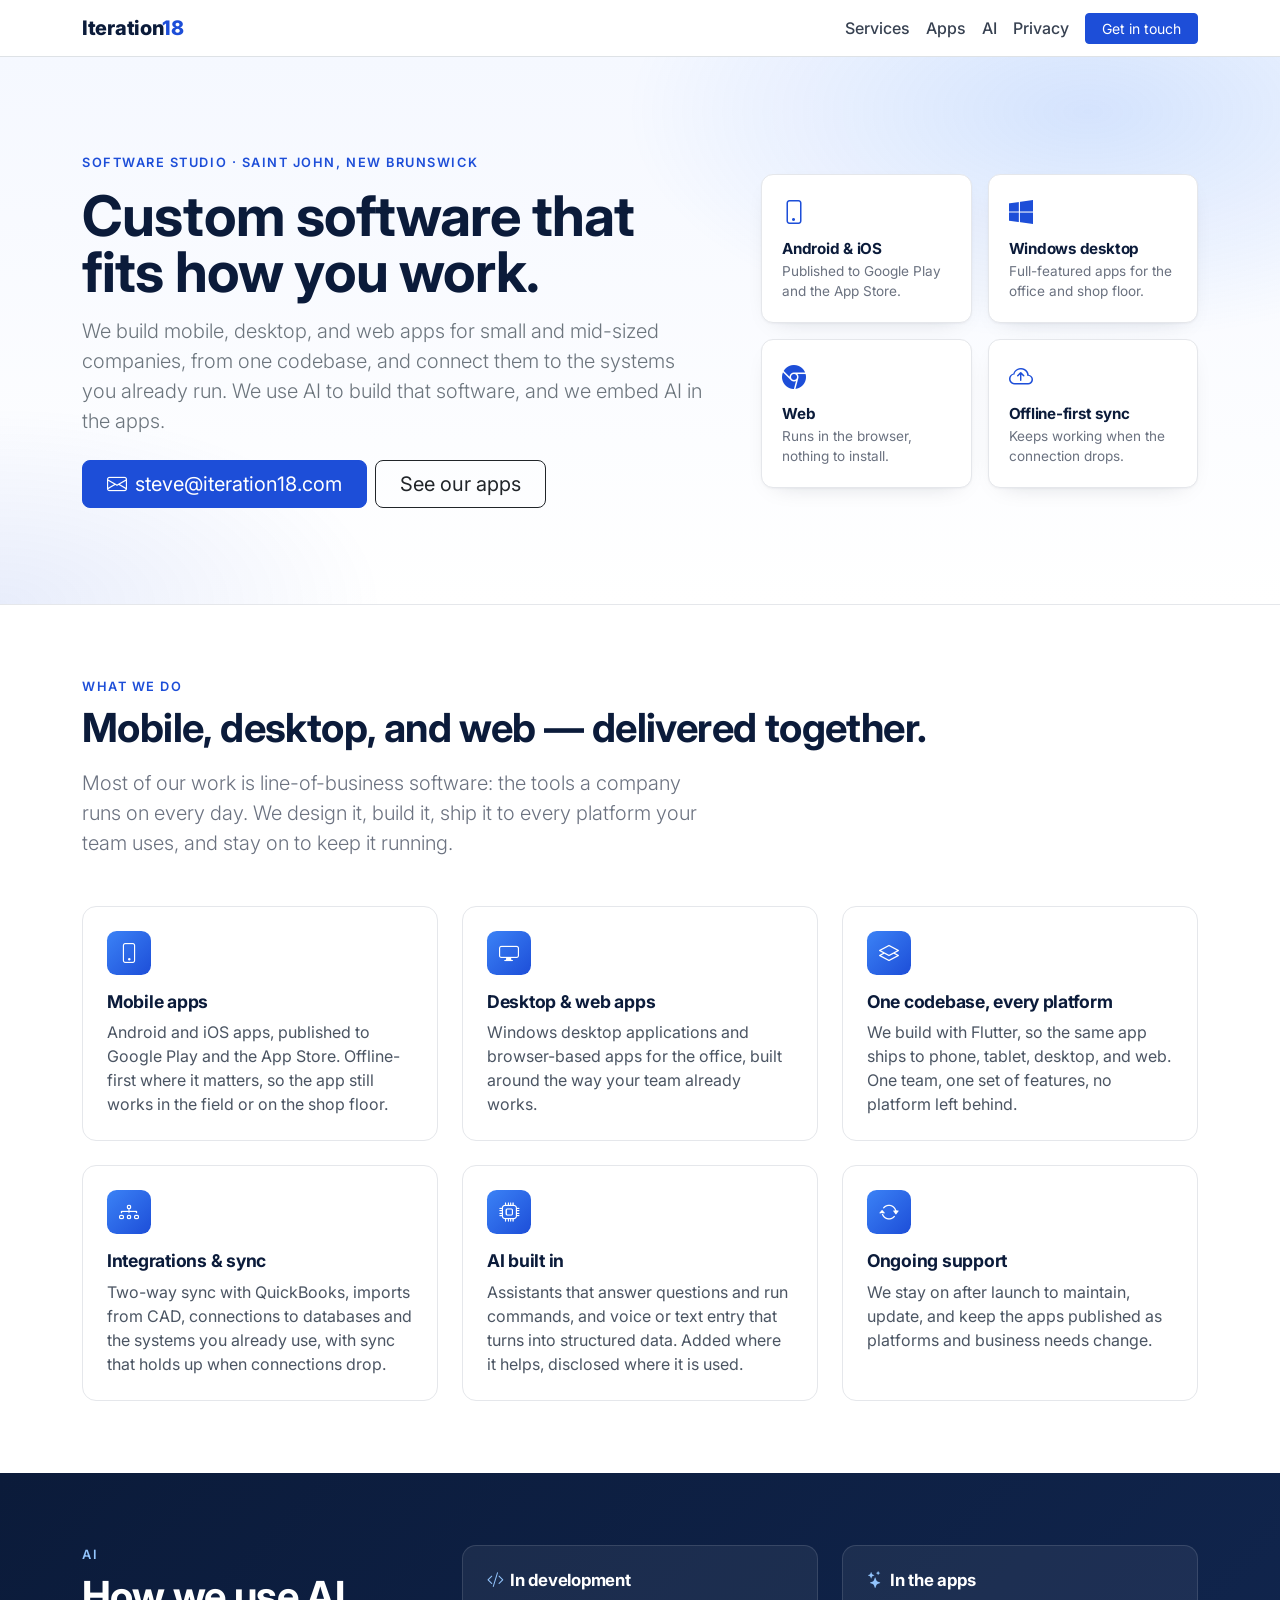
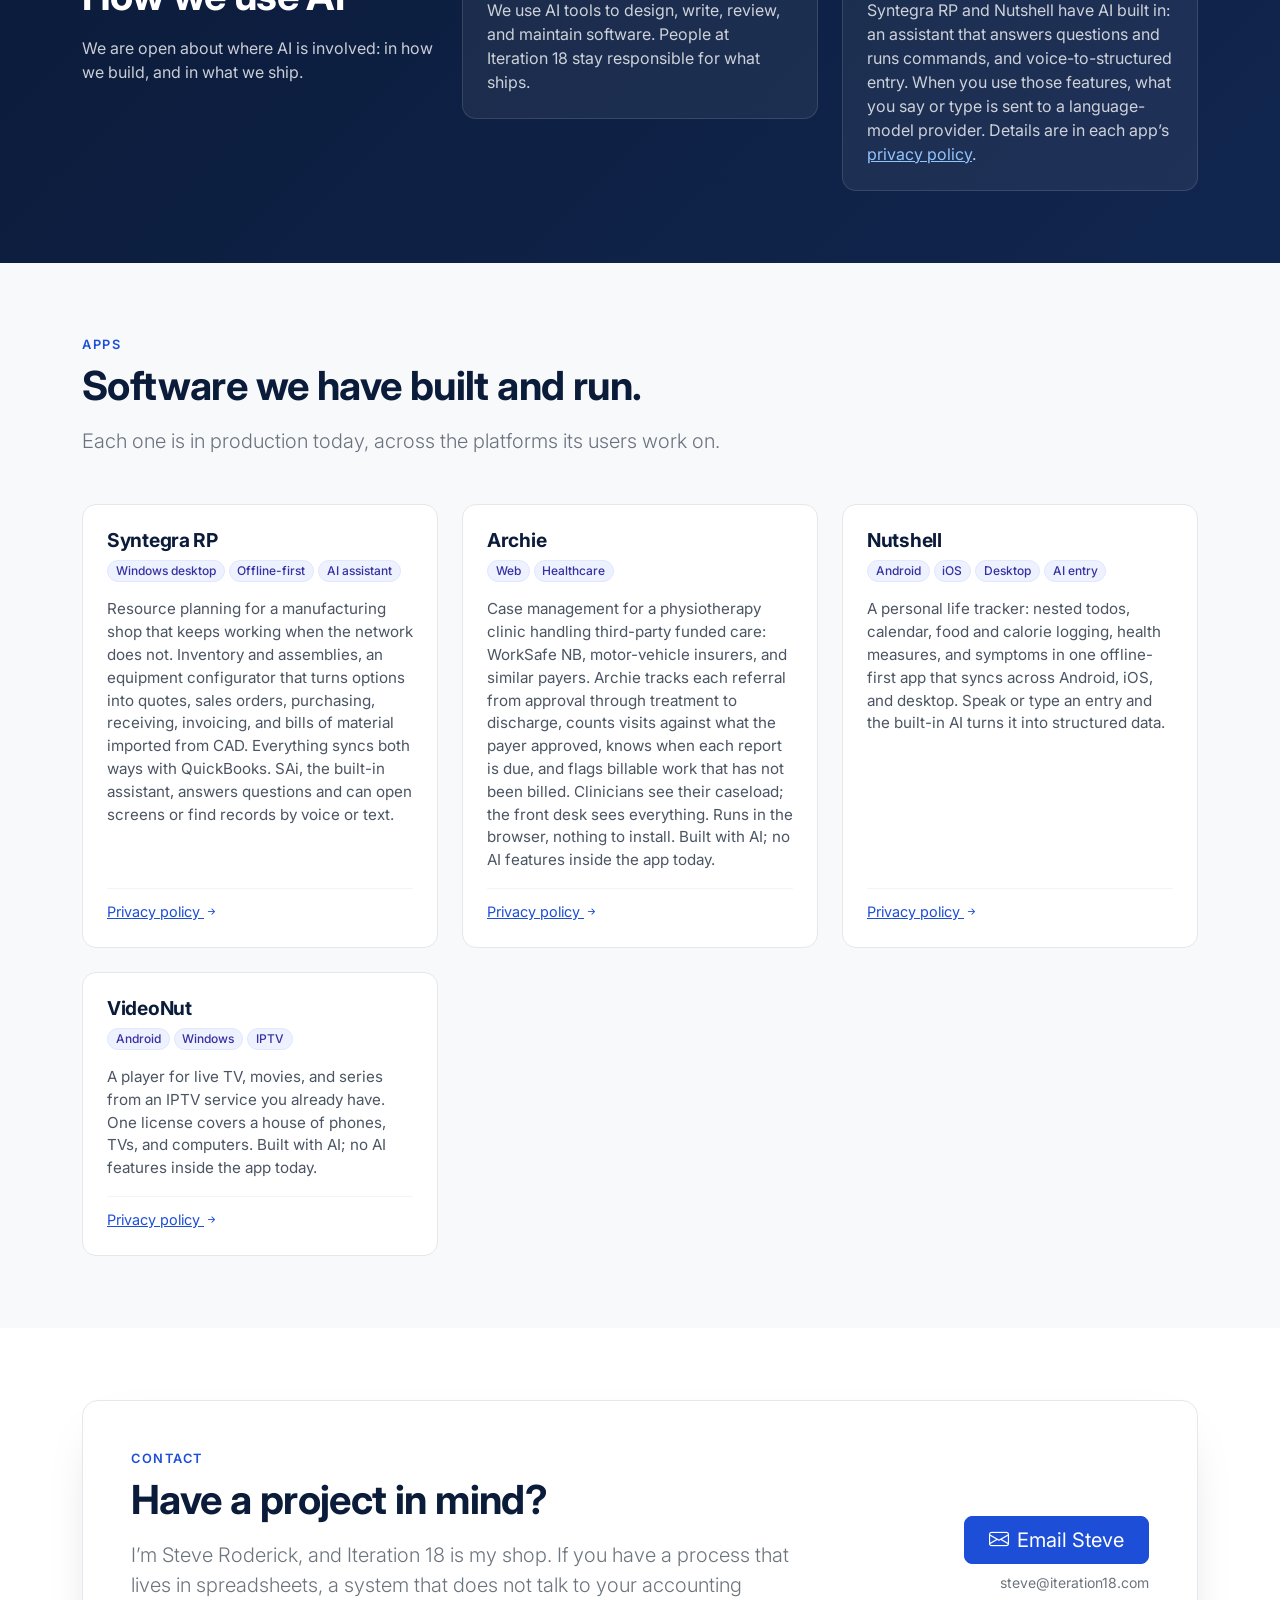
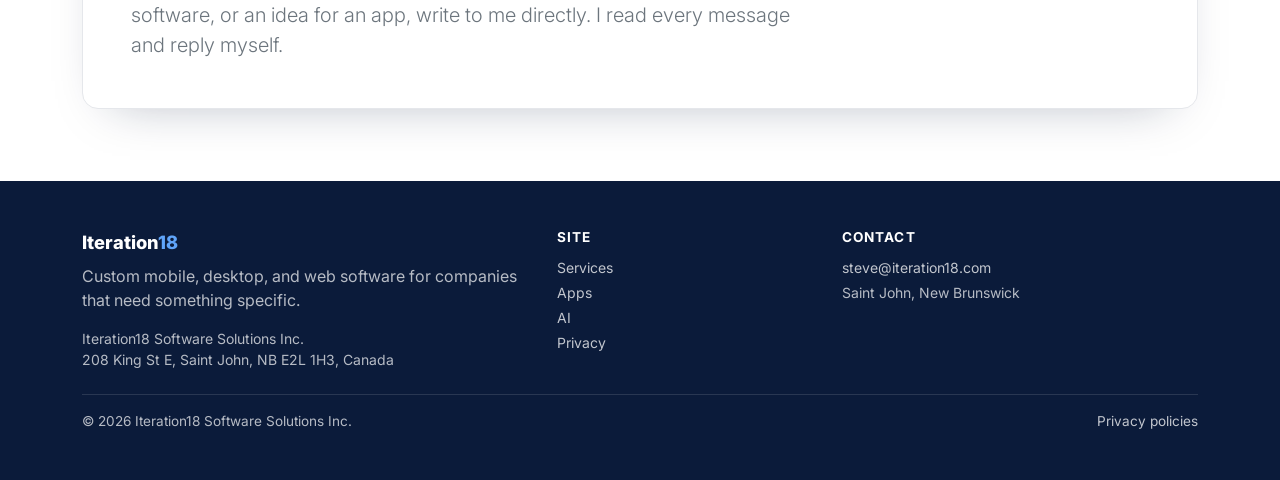
==== commit b7337341: "Add the VideoNut privacy policy next to the other app policies. Co-authored-by: Cursor <cursoragent@" ====
--- a/index.html
+++ b/index.html
@@ -320,6 +320,29 @@
                 </div>
               </div>
             </div>
+            <div class="col-lg-4">
+              <div class="app-card">
+                <div class="app-head">
+                  <h3>VideoNut</h3>
+                  <div class="d-flex flex-wrap gap-1 mt-2">
+                    <span class="badge rounded-pill">Android</span>
+                    <span class="badge rounded-pill">Windows</span>
+                    <span class="badge rounded-pill">IPTV</span>
+                  </div>
+                </div>
+                <div class="app-body">
+                  <p>
+                    A player for live TV, movies, and series from an IPTV
+                    service you already have. One license covers a house of
+                    phones, TVs, and computers. Built with AI; no AI features
+                    inside the app today.
+                  </p>
+                  <div class="app-links">
+                    <a href="apps/videonut/privacy.html">Privacy policy <i class="bi bi-arrow-right-short"></i></a>
+                  </div>
+                </div>
+              </div>
+            </div>
           </div>
         </div>
       </section>
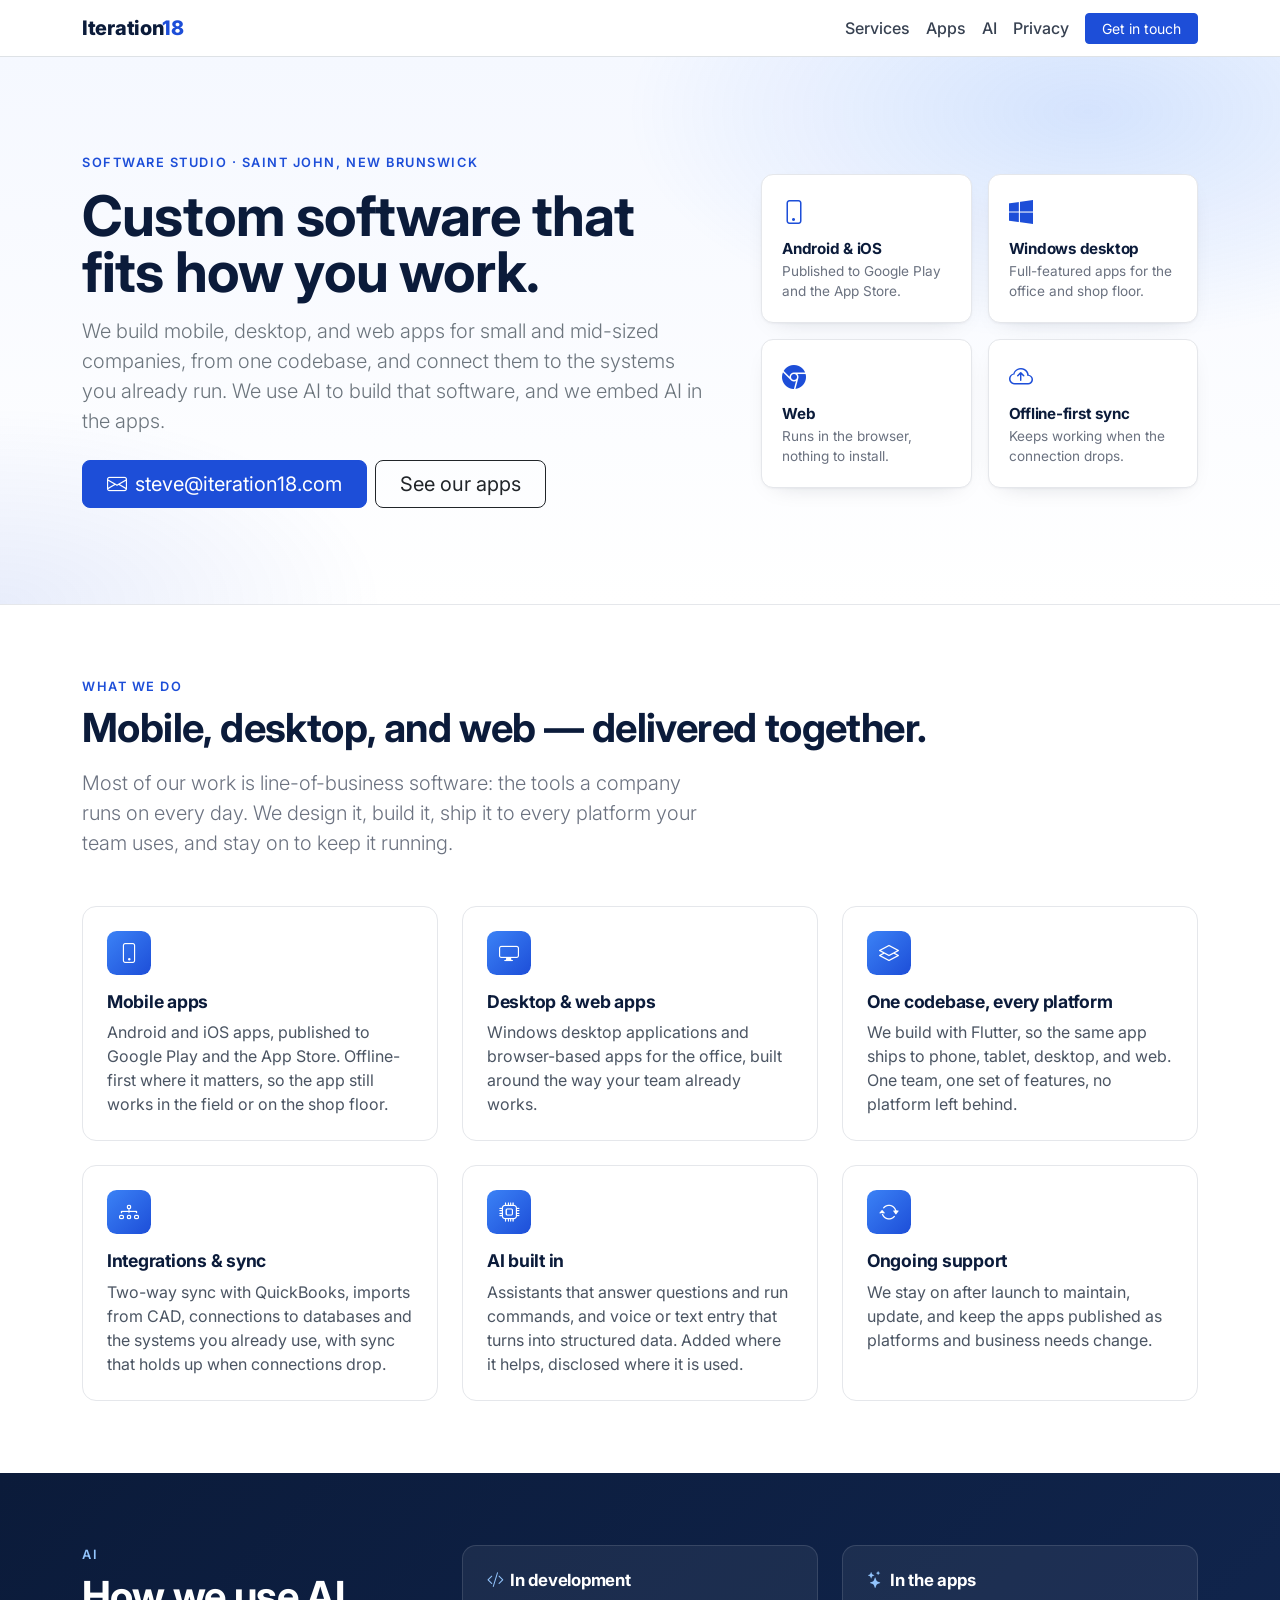
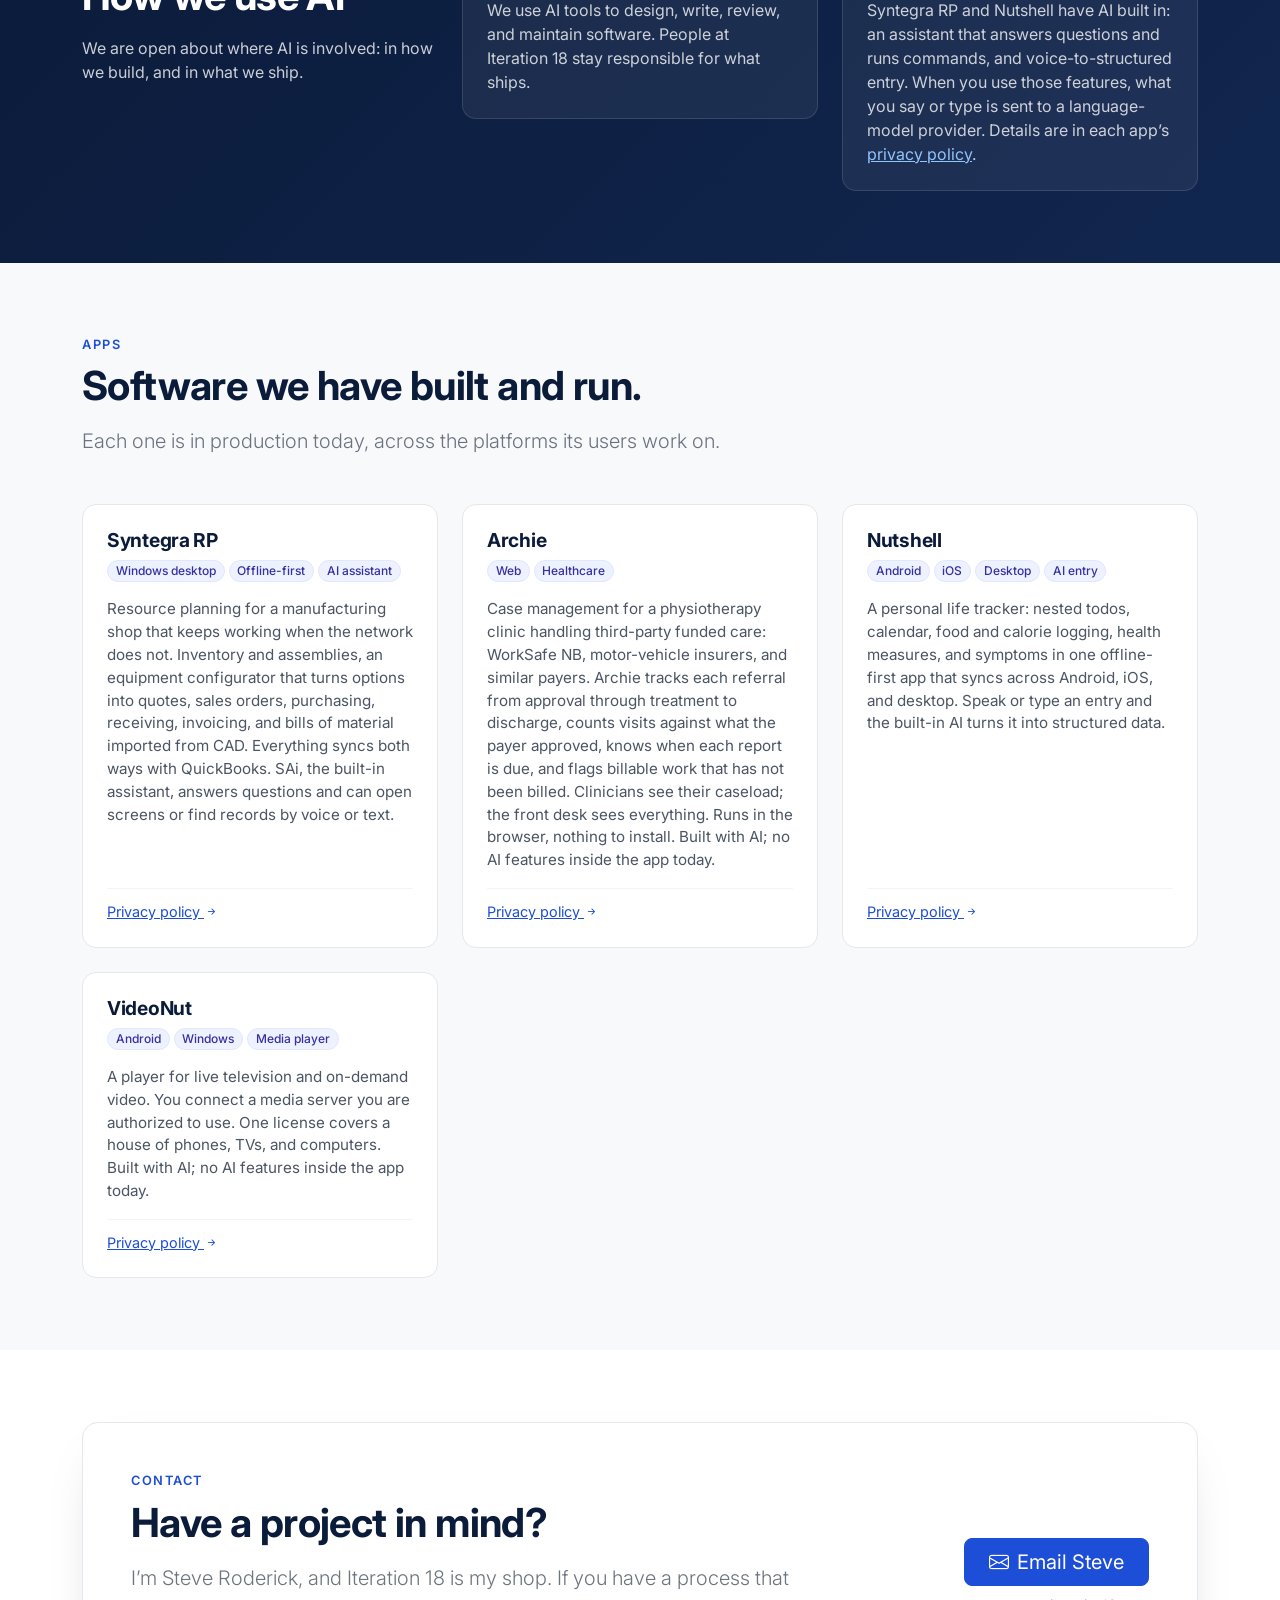
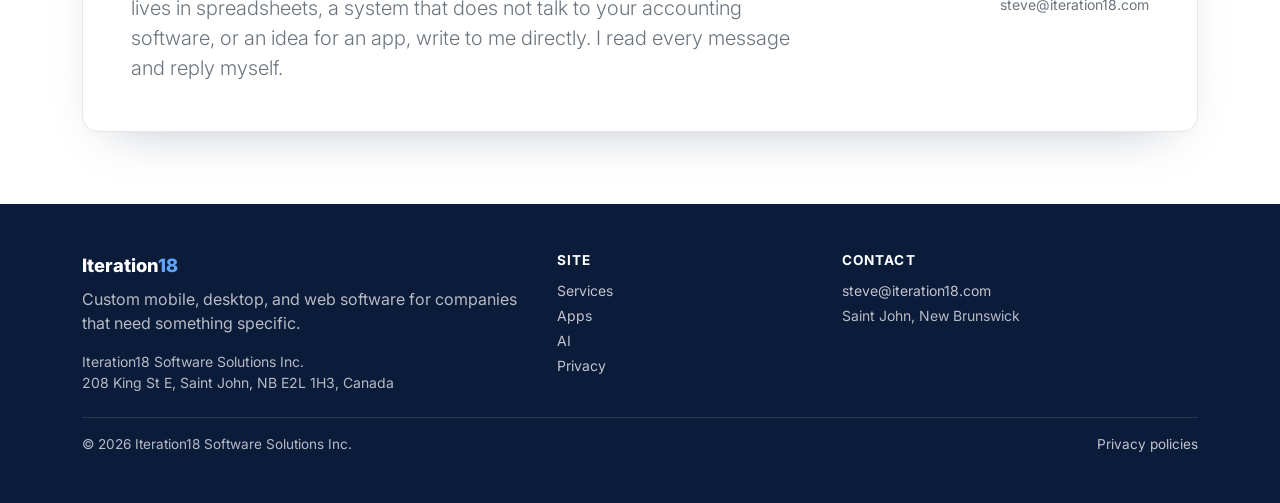
==== commit d2e23d21: "Word VideoNut as a player only; the user is responsible for the server they connect. Co-authored-by:" ====
--- a/index.html
+++ b/index.html
@@ -327,15 +327,15 @@
                   <div class="d-flex flex-wrap gap-1 mt-2">
                     <span class="badge rounded-pill">Android</span>
                     <span class="badge rounded-pill">Windows</span>
-                    <span class="badge rounded-pill">IPTV</span>
+                    <span class="badge rounded-pill">Media player</span>
                   </div>
                 </div>
                 <div class="app-body">
                   <p>
-                    A player for live TV, movies, and series from an IPTV
-                    service you already have. One license covers a house of
-                    phones, TVs, and computers. Built with AI; no AI features
-                    inside the app today.
+                    A player for live television and on-demand video. You
+                    connect a media server you are authorized to use. One
+                    license covers a house of phones, TVs, and computers.
+                    Built with AI; no AI features inside the app today.
                   </p>
                   <div class="app-links">
                     <a href="apps/videonut/privacy.html">Privacy policy <i class="bi bi-arrow-right-short"></i></a>
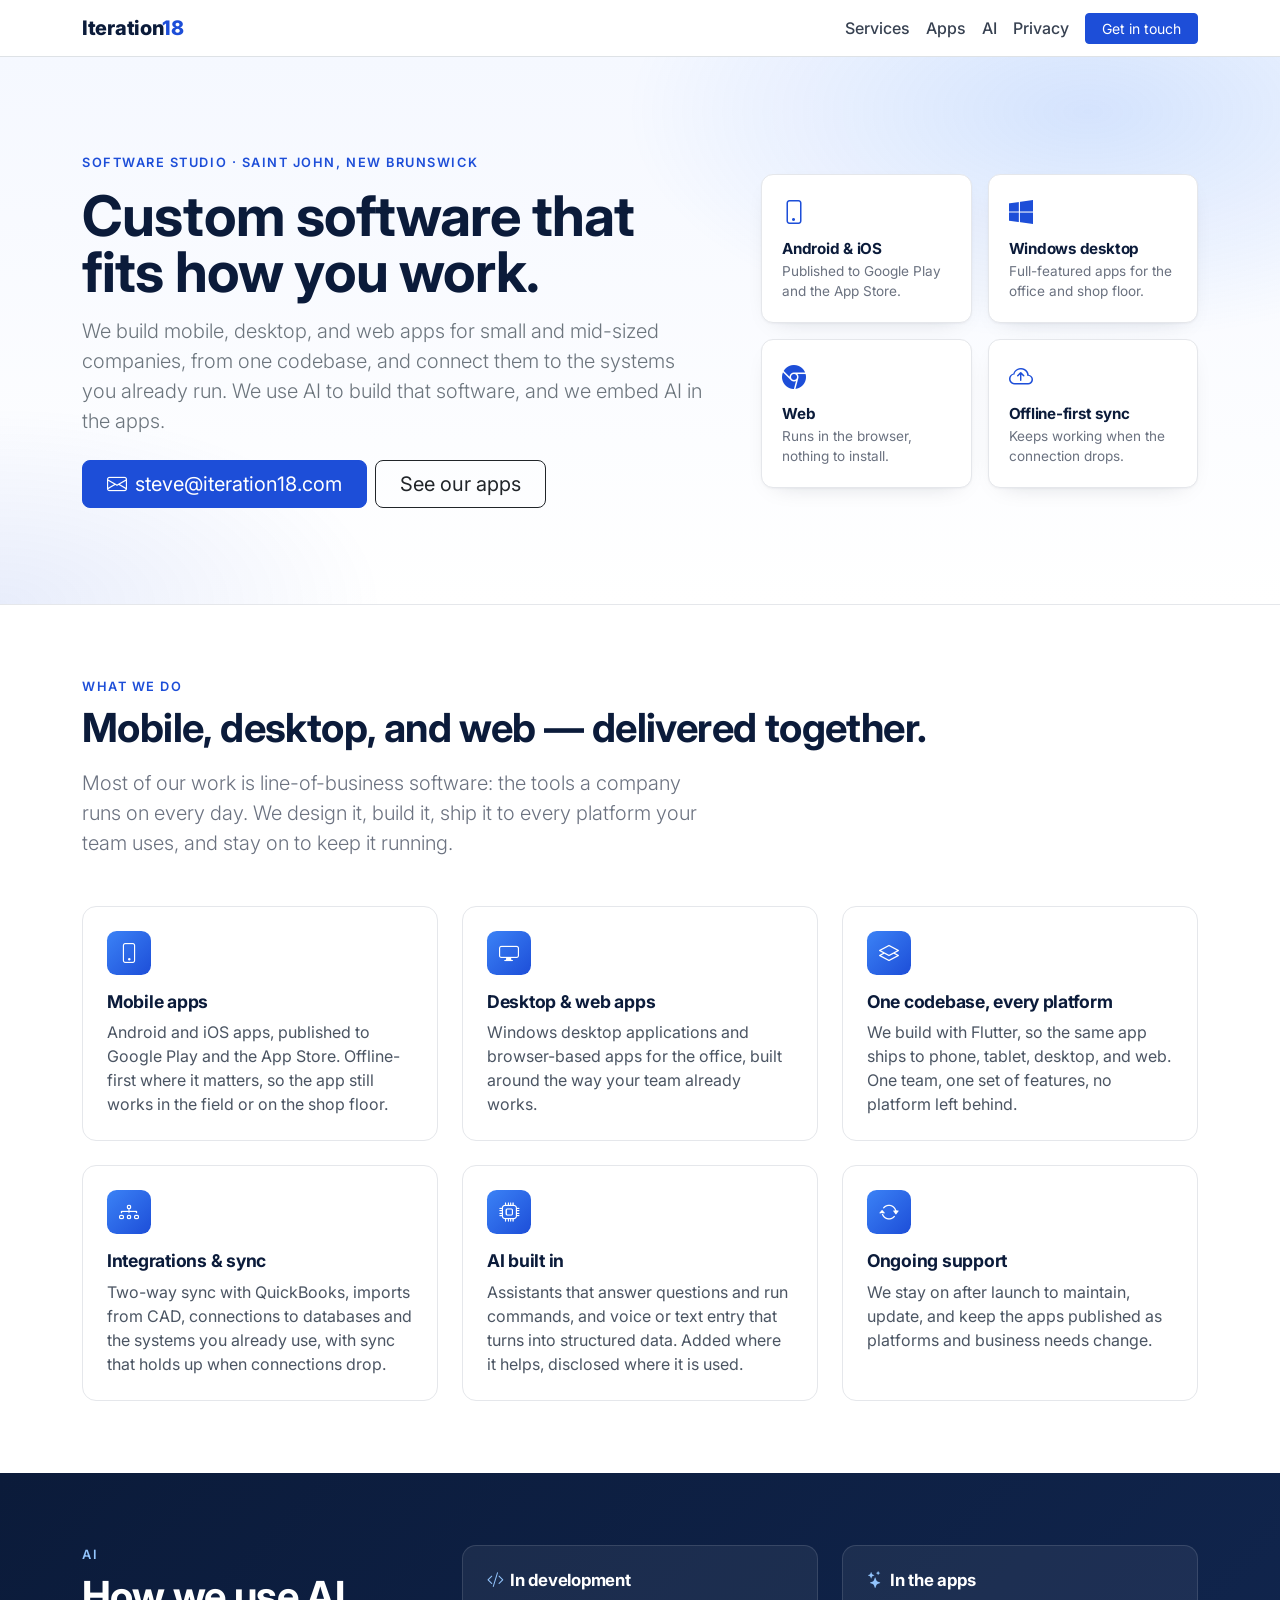
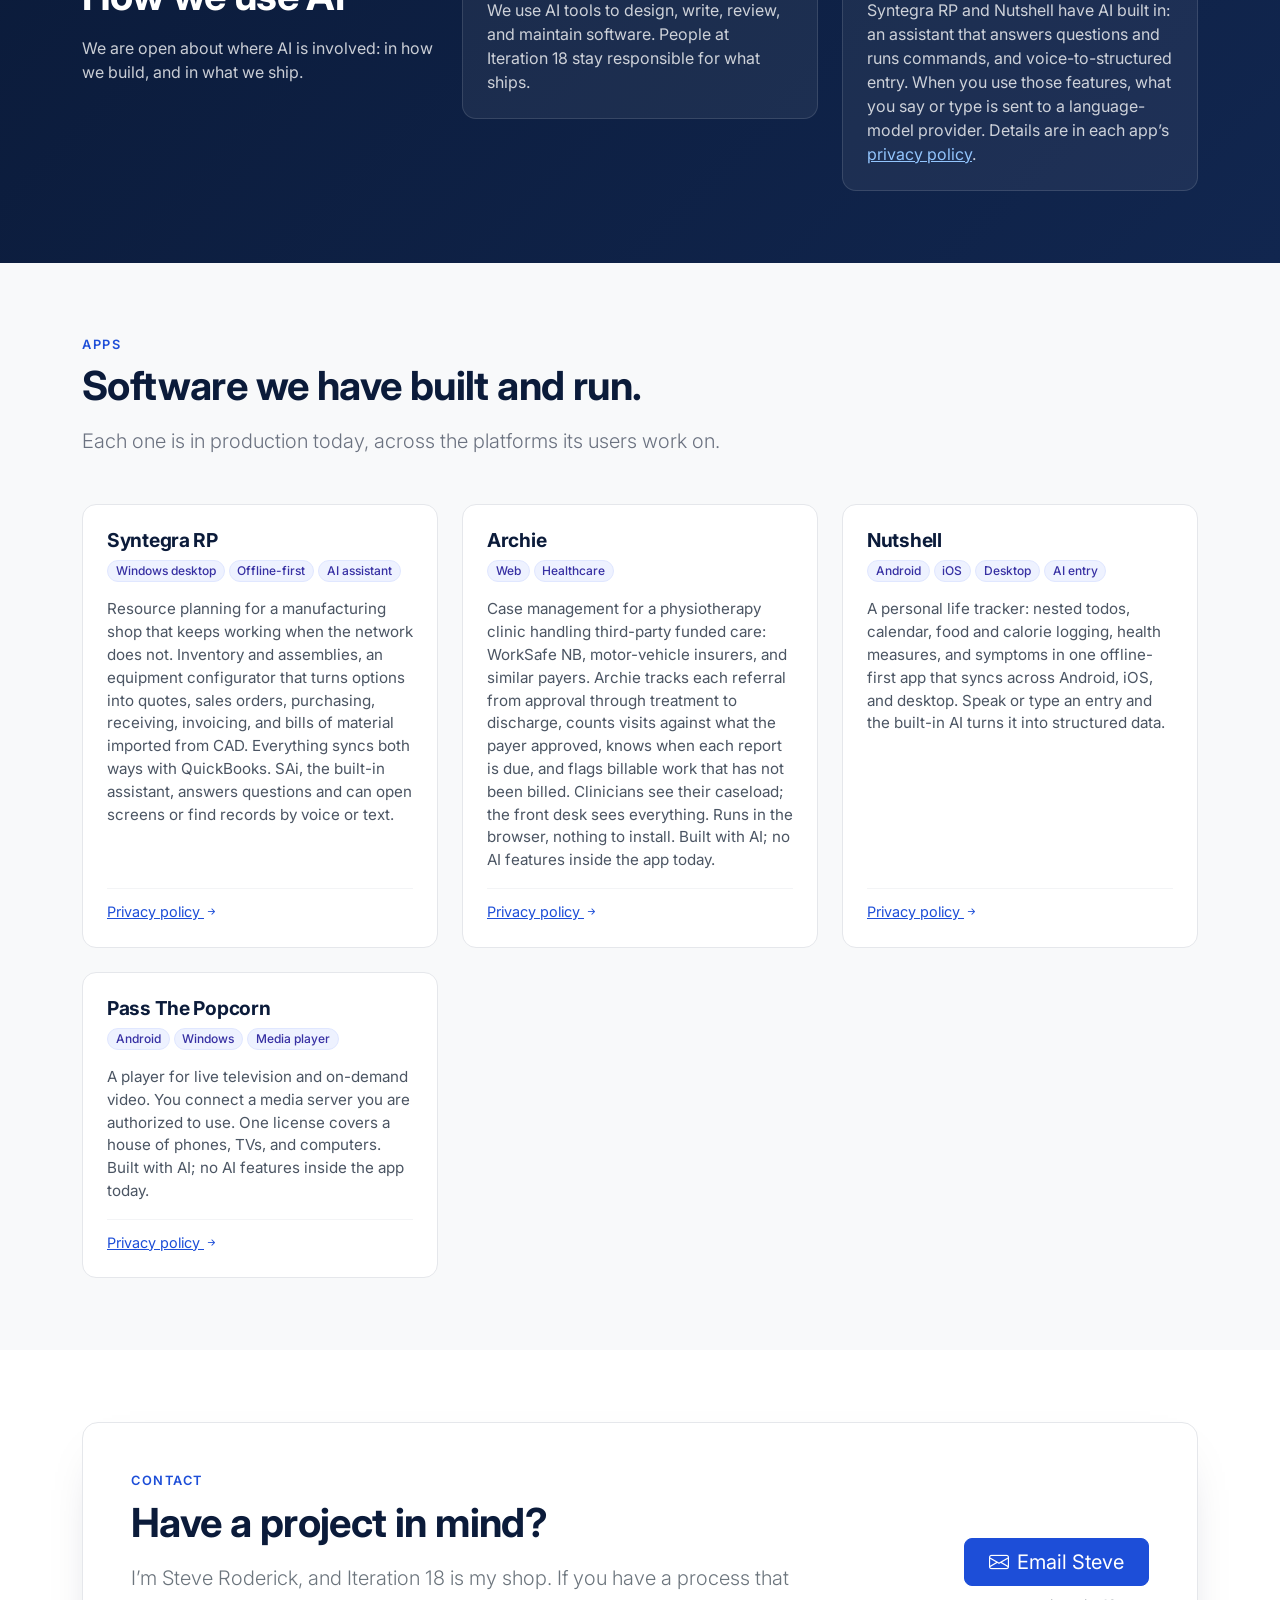
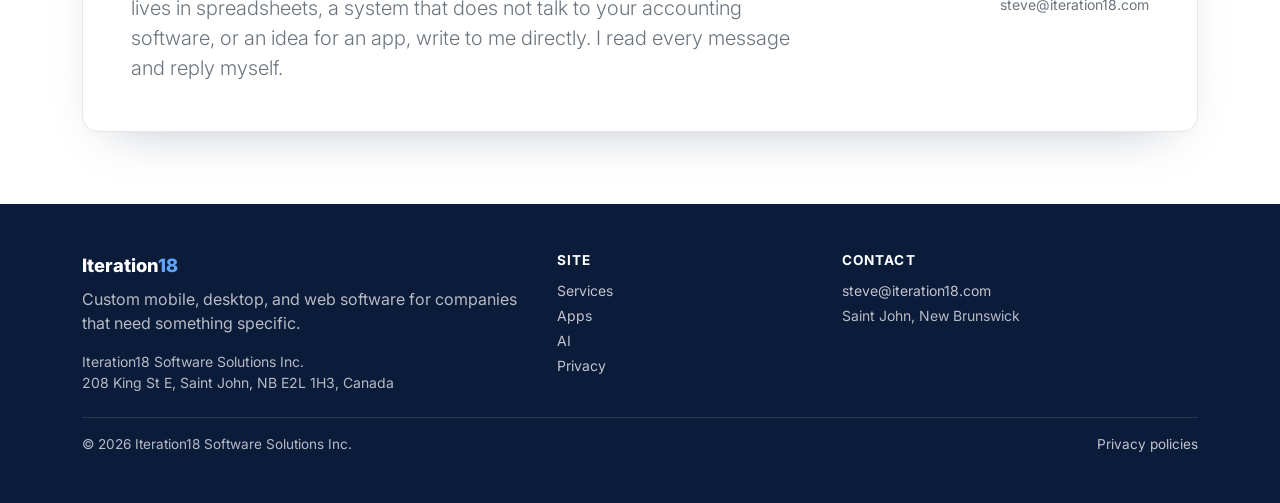
==== commit f2e245ab: "Rename the VideoNut privacy page to Pass The Popcorn. Co-authored-by: Cursor <cursoragent@cursor.com" ====
--- a/index.html
+++ b/index.html
@@ -323,7 +323,7 @@
             <div class="col-lg-4">
               <div class="app-card">
                 <div class="app-head">
-                  <h3>VideoNut</h3>
+                  <h3>Pass The Popcorn</h3>
                   <div class="d-flex flex-wrap gap-1 mt-2">
                     <span class="badge rounded-pill">Android</span>
                     <span class="badge rounded-pill">Windows</span>
